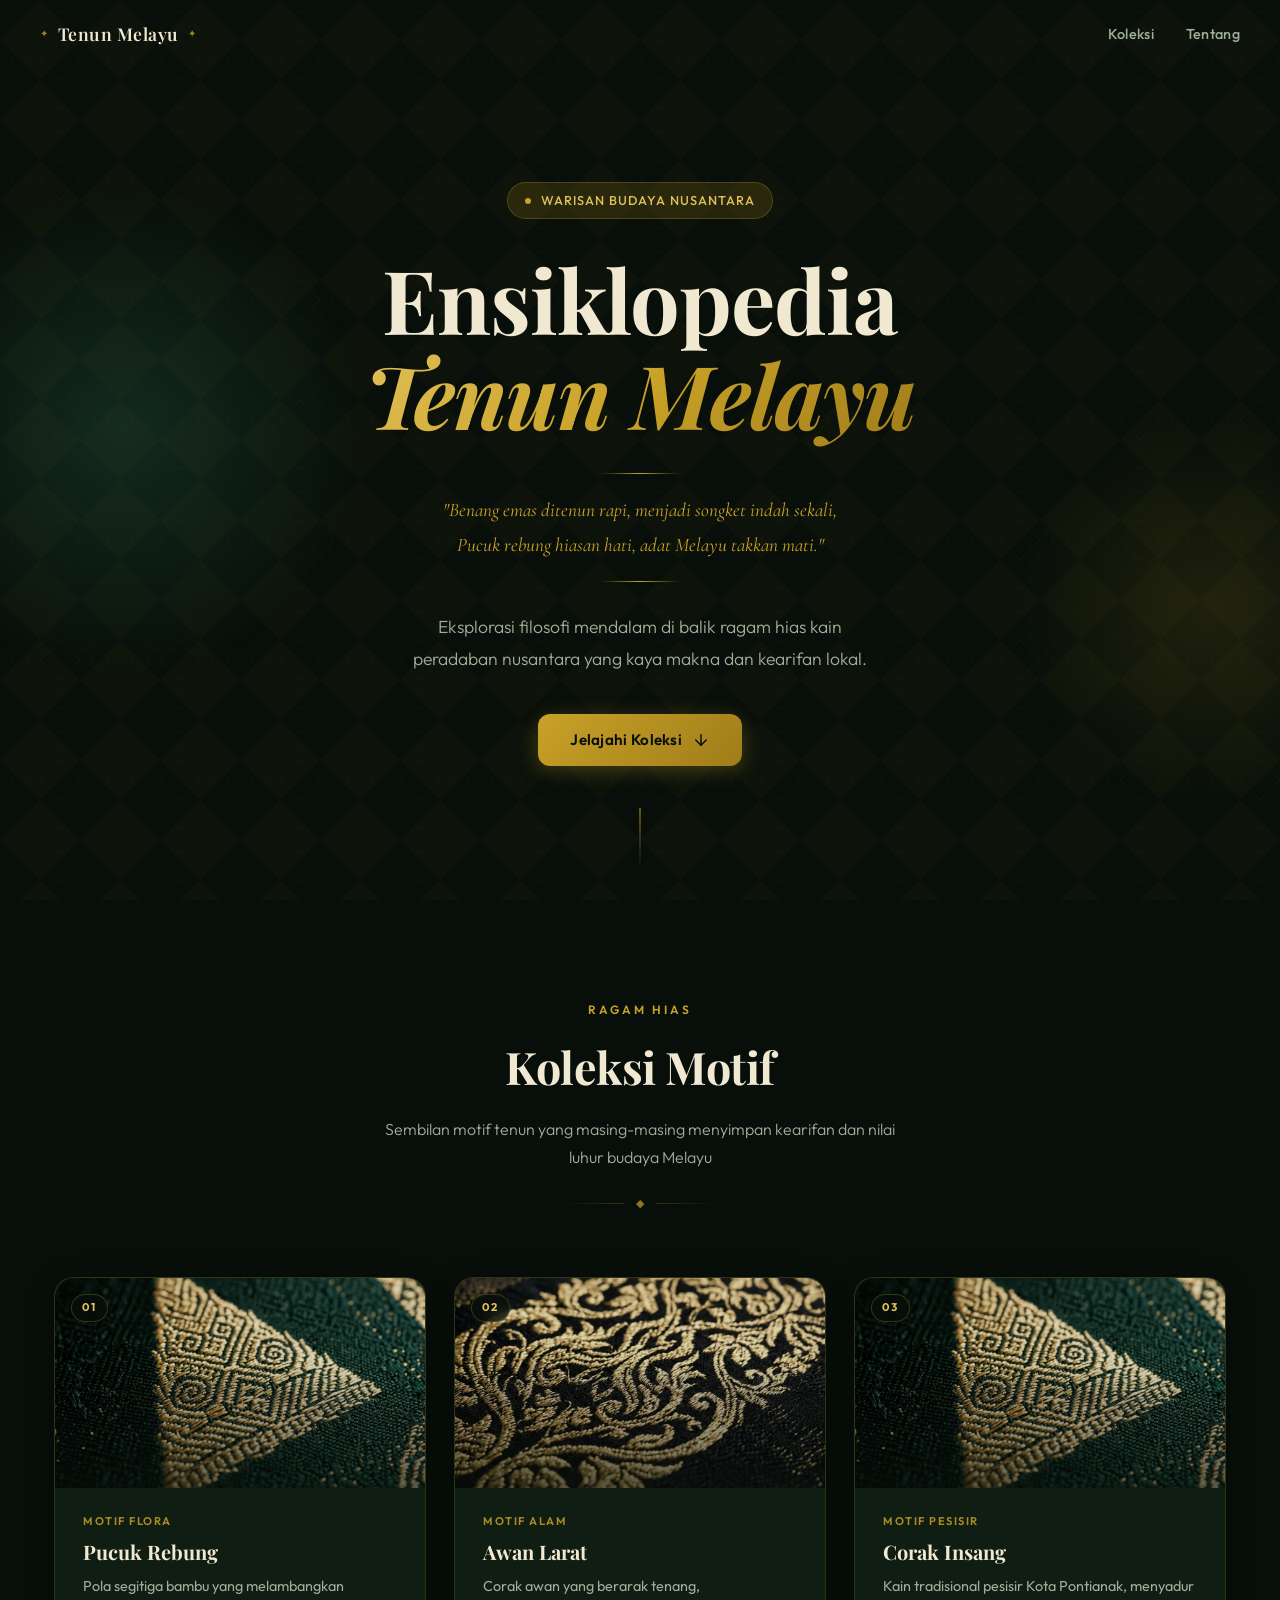
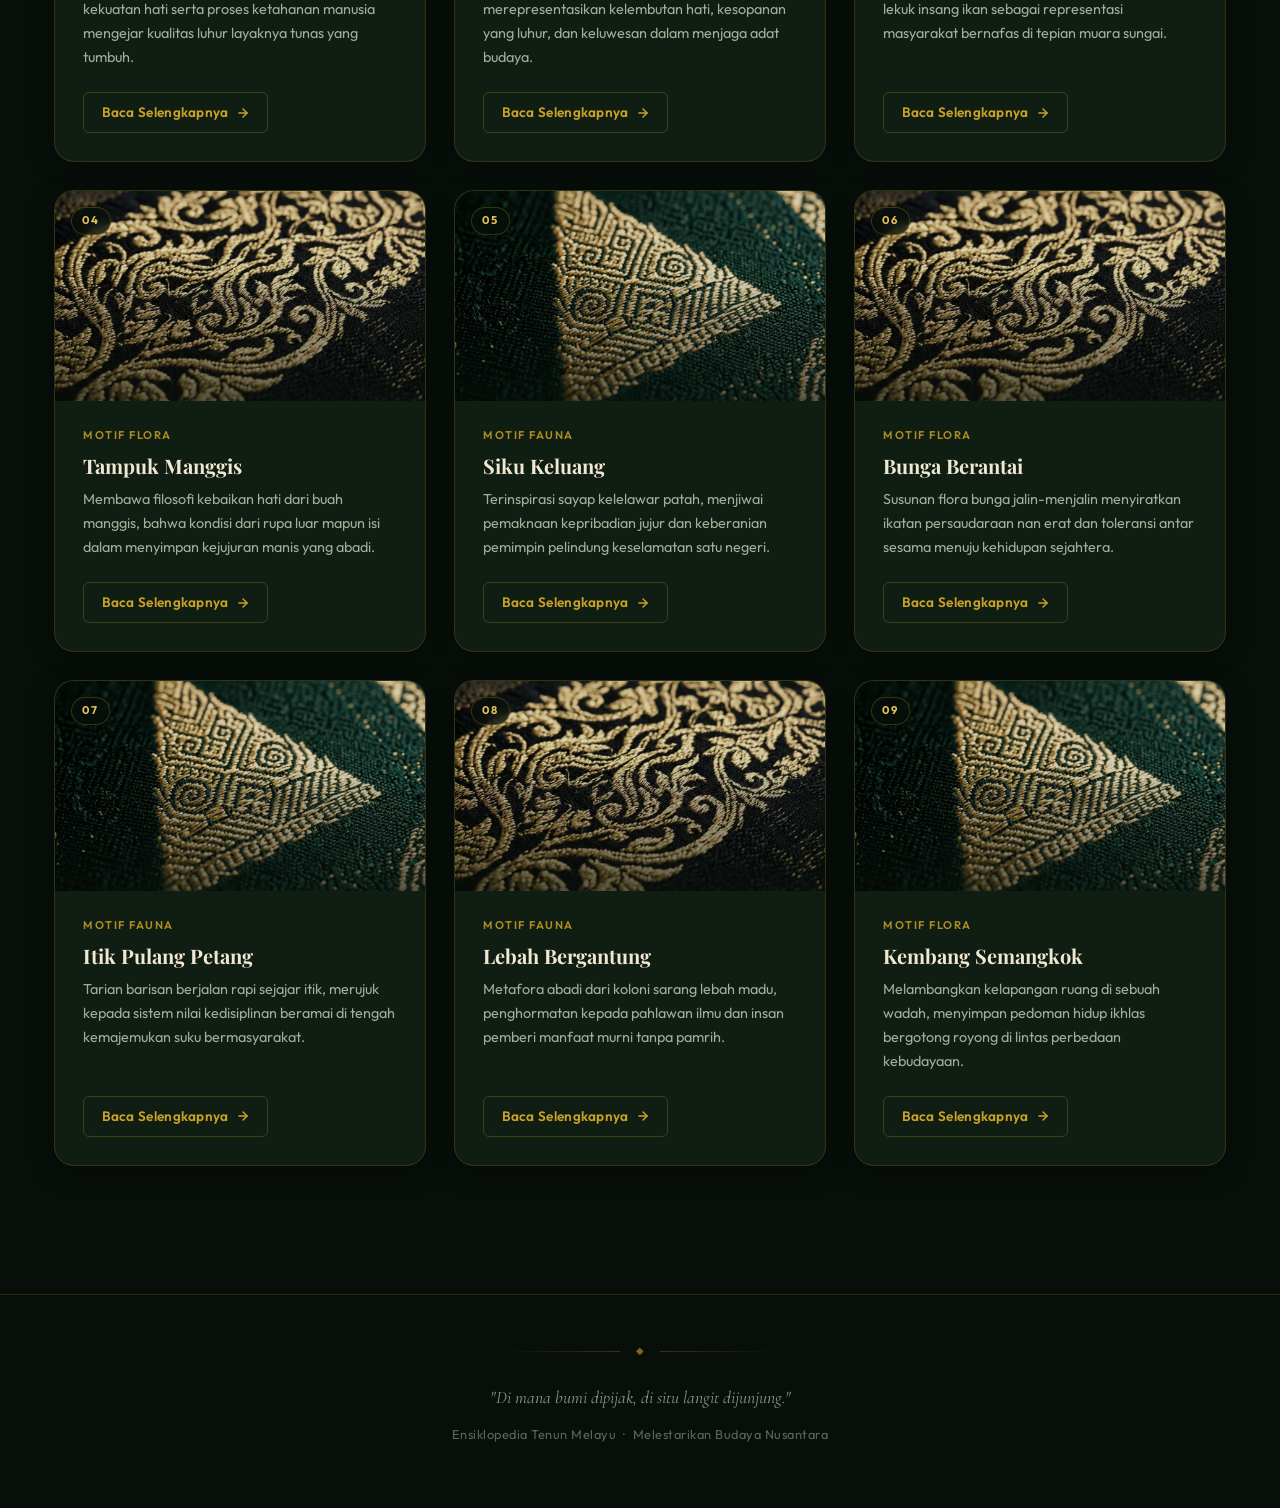
==== index.html @ ba5872a0 "First commit: Redesigned modern Malay Encyclopedia" ====
<!DOCTYPE html>
<html lang="id">

<head>
    <meta charset="UTF-8">
    <meta name="viewport" content="width=device-width, initial-scale=1.0">
    <meta name="description"
        content="Ensiklopedia Digital Motif Tenun Melayu — Jelajahi warisan budaya leluhur dan temukan filosofi mendalam di setiap helai kain tradisional nusantara.">
    <title>Ensiklopedia Tenun Melayu | Beranda</title>
    <link rel="stylesheet" href="style.css">
    <link rel="preconnect" href="https://fonts.googleapis.com">
    <link rel="preconnect" href="https://fonts.gstatic.com" crossorigin>
    <link href="https://fonts.googleapis.com/css2?family=Outfit:wght@300;400;500;600;700&family=Playfair+Display:ital,wght@0,500;0,600;0,700;1,500;1,600&family=Cormorant+Garamond:ital,wght@1,400;1,500&display=swap" rel="stylesheet">
</head>

<body>

    <!-- NAVBAR -->
    <nav class="navbar" id="navbar">
        <div class="nav-inner">
            <a href="index.html" class="nav-brand">
                <span class="nav-ornament">✦</span>
                <span class="nav-title">Tenun Melayu</span>
                <span class="nav-ornament">✦</span>
            </a>
            <div class="nav-links">
                <a href="#koleksi" class="nav-link">Koleksi</a>
                <a href="#tentang" class="nav-link">Tentang</a>
            </div>
        </div>
    </nav>

    <!-- HERO SECTION -->
    <header class="hero" id="beranda">
        <div class="hero-pattern"></div>
        <div class="hero-glow-left"></div>
        <div class="hero-glow-right"></div>

        <div class="hero-content">
            <div class="hero-badge reveal">
                <span class="badge-dot"></span>
                Warisan Budaya Nusantara
            </div>

            <h1 class="hero-title reveal">
                Ensiklopedia<br>
                <em>Tenun Melayu</em>
            </h1>

            <blockquote class="hero-quote reveal">
                "Benang emas ditenun rapi, menjadi songket indah sekali,<br>
                Pucuk rebung hiasan hati, adat Melayu takkan mati."
            </blockquote>

            <p class="hero-subtitle reveal">
                Eksplorasi filosofi mendalam di balik ragam hias kain<br class="hide-mobile">
                peradaban nusantara yang kaya makna dan kearifan lokal.
            </p>

            <a href="#koleksi" class="hero-cta reveal" id="cta-explore">
                Jelajahi Koleksi
                <svg xmlns="http://www.w3.org/2000/svg" width="18" height="18" viewBox="0 0 24 24" fill="none" stroke="currentColor" stroke-width="2" stroke-linecap="round" stroke-linejoin="round"><line x1="12" y1="5" x2="12" y2="19"></line><polyline points="19 12 12 19 5 12"></polyline></svg>
            </a>
        </div>

        <div class="hero-scroll-indicator">
            <div class="scroll-line"></div>
        </div>
    </header>

    <!-- KOLEKSI SECTION -->
    <main id="koleksi">
        <div class="section-header reveal">
            <div class="section-label">Ragam Hias</div>
            <h2 class="section-title">Koleksi Motif</h2>
            <p class="section-subtitle">Sembilan motif tenun yang masing-masing menyimpan kearifan dan nilai luhur budaya Melayu</p>
            <div class="section-divider">
                <span class="divider-ornament">◆</span>
            </div>
        </div>

        <div class="grid-container">

            <!-- Card 1 -->
            <article class="card reveal" id="card-pucuk-rebung">
                <div class="card-number">01</div>
                <div class="card-image">
                    <img src="assets/pucuk-rebung.png" alt="Motif Pucuk Rebung">
                    <div class="card-image-overlay"></div>
                </div>
                <div class="card-content">
                    <div class="card-tag">Motif Flora</div>
                    <h2 class="card-title">Pucuk Rebung</h2>
                    <p class="card-description">Pola segitiga bambu yang melambangkan kekuatan hati serta proses ketahanan manusia mengejar kualitas luhur layaknya tunas yang tumbuh.</p>
                    <a href="pucuk-rebung.html" class="card-button" id="btn-pucuk-rebung">
                        Baca Selengkapnya
                        <svg xmlns="http://www.w3.org/2000/svg" width="14" height="14" viewBox="0 0 24 24" fill="none" stroke="currentColor" stroke-width="2.5" stroke-linecap="round" stroke-linejoin="round"><line x1="5" y1="12" x2="19" y2="12"></line><polyline points="12 5 19 12 12 19"></polyline></svg>
                    </a>
                </div>
            </article>

            <!-- Card 2 -->
            <article class="card reveal" id="card-awan-larat">
                <div class="card-number">02</div>
                <div class="card-image">
                    <img src="assets/awan-larat.png" alt="Motif Awan Larat">
                    <div class="card-image-overlay"></div>
                </div>
                <div class="card-content">
                    <div class="card-tag">Motif Alam</div>
                    <h2 class="card-title">Awan Larat</h2>
                    <p class="card-description">Corak awan yang berarak tenang, merepresentasikan kelembutan hati, kesopanan yang luhur, dan keluwesan dalam menjaga adat budaya.</p>
                    <a href="awan-larat.html" class="card-button" id="btn-awan-larat">
                        Baca Selengkapnya
                        <svg xmlns="http://www.w3.org/2000/svg" width="14" height="14" viewBox="0 0 24 24" fill="none" stroke="currentColor" stroke-width="2.5" stroke-linecap="round" stroke-linejoin="round"><line x1="5" y1="12" x2="19" y2="12"></line><polyline points="12 5 19 12 12 19"></polyline></svg>
                    </a>
                </div>
            </article>

            <!-- Card 3 -->
            <article class="card reveal" id="card-corak-insang">
                <div class="card-number">03</div>
                <div class="card-image">
                    <img src="assets/pucuk-rebung.png" alt="Motif Corak Insang">
                    <div class="card-image-overlay"></div>
                </div>
                <div class="card-content">
                    <div class="card-tag">Motif Pesisir</div>
                    <h2 class="card-title">Corak Insang</h2>
                    <p class="card-description">Kain tradisional pesisir Kota Pontianak, menyadur lekuk insang ikan sebagai representasi masyarakat bernafas di tepian muara sungai.</p>
                    <a href="corak-insang.html" class="card-button" id="btn-corak-insang">
                        Baca Selengkapnya
                        <svg xmlns="http://www.w3.org/2000/svg" width="14" height="14" viewBox="0 0 24 24" fill="none" stroke="currentColor" stroke-width="2.5" stroke-linecap="round" stroke-linejoin="round"><line x1="5" y1="12" x2="19" y2="12"></line><polyline points="12 5 19 12 12 19"></polyline></svg>
                    </a>
                </div>
            </article>

            <!-- Card 4 -->
            <article class="card reveal" id="card-tampuk-manggis">
                <div class="card-number">04</div>
                <div class="card-image">
                    <img src="assets/awan-larat.png" alt="Motif Tampuk Manggis">
                    <div class="card-image-overlay"></div>
                </div>
                <div class="card-content">
                    <div class="card-tag">Motif Flora</div>
                    <h2 class="card-title">Tampuk Manggis</h2>
                    <p class="card-description">Membawa filosofi kebaikan hati dari buah manggis, bahwa kondisi dari rupa luar mapun isi dalam menyimpan kejujuran manis yang abadi.</p>
                    <a href="#" class="card-button" id="btn-tampuk-manggis">
                        Baca Selengkapnya
                        <svg xmlns="http://www.w3.org/2000/svg" width="14" height="14" viewBox="0 0 24 24" fill="none" stroke="currentColor" stroke-width="2.5" stroke-linecap="round" stroke-linejoin="round"><line x1="5" y1="12" x2="19" y2="12"></line><polyline points="12 5 19 12 12 19"></polyline></svg>
                    </a>
                </div>
            </article>

            <!-- Card 5 -->
            <article class="card reveal" id="card-siku-keluang">
                <div class="card-number">05</div>
                <div class="card-image">
                    <img src="assets/pucuk-rebung.png" alt="Motif Siku Keluang">
                    <div class="card-image-overlay"></div>
                </div>
                <div class="card-content">
                    <div class="card-tag">Motif Fauna</div>
                    <h2 class="card-title">Siku Keluang</h2>
                    <p class="card-description">Terinspirasi sayap kelelawar patah, menjiwai pemaknaan kepribadian jujur dan keberanian pemimpin pelindung keselamatan satu negeri.</p>
                    <a href="#" class="card-button" id="btn-siku-keluang">
                        Baca Selengkapnya
                        <svg xmlns="http://www.w3.org/2000/svg" width="14" height="14" viewBox="0 0 24 24" fill="none" stroke="currentColor" stroke-width="2.5" stroke-linecap="round" stroke-linejoin="round"><line x1="5" y1="12" x2="19" y2="12"></line><polyline points="12 5 19 12 12 19"></polyline></svg>
                    </a>
                </div>
            </article>

            <!-- Card 6 -->
            <article class="card reveal" id="card-bunga-berantai">
                <div class="card-number">06</div>
                <div class="card-image">
                    <img src="assets/awan-larat.png" alt="Motif Bunga Berantai">
                    <div class="card-image-overlay"></div>
                </div>
                <div class="card-content">
                    <div class="card-tag">Motif Flora</div>
                    <h2 class="card-title">Bunga Berantai</h2>
                    <p class="card-description">Susunan flora bunga jalin-menjalin menyiratkan ikatan persaudaraan nan erat dan toleransi antar sesama menuju kehidupan sejahtera.</p>
                    <a href="#" class="card-button" id="btn-bunga-berantai">
                        Baca Selengkapnya
                        <svg xmlns="http://www.w3.org/2000/svg" width="14" height="14" viewBox="0 0 24 24" fill="none" stroke="currentColor" stroke-width="2.5" stroke-linecap="round" stroke-linejoin="round"><line x1="5" y1="12" x2="19" y2="12"></line><polyline points="12 5 19 12 12 19"></polyline></svg>
                    </a>
                </div>
            </article>

            <!-- Card 7 -->
            <article class="card reveal" id="card-itik-pulang-petang">
                <div class="card-number">07</div>
                <div class="card-image">
                    <img src="assets/pucuk-rebung.png" alt="Motif Itik Pulang Petang">
                    <div class="card-image-overlay"></div>
                </div>
                <div class="card-content">
                    <div class="card-tag">Motif Fauna</div>
                    <h2 class="card-title">Itik Pulang Petang</h2>
                    <p class="card-description">Tarian barisan berjalan rapi sejajar itik, merujuk kepada sistem nilai kedisiplinan beramai di tengah kemajemukan suku bermasyarakat.</p>
                    <a href="#" class="card-button" id="btn-itik-pulang-petang">
                        Baca Selengkapnya
                        <svg xmlns="http://www.w3.org/2000/svg" width="14" height="14" viewBox="0 0 24 24" fill="none" stroke="currentColor" stroke-width="2.5" stroke-linecap="round" stroke-linejoin="round"><line x1="5" y1="12" x2="19" y2="12"></line><polyline points="12 5 19 12 12 19"></polyline></svg>
                    </a>
                </div>
            </article>

            <!-- Card 8 -->
            <article class="card reveal" id="card-lebah-bergantung">
                <div class="card-number">08</div>
                <div class="card-image">
                    <img src="assets/awan-larat.png" alt="Motif Lebah Bergantung">
                    <div class="card-image-overlay"></div>
                </div>
                <div class="card-content">
                    <div class="card-tag">Motif Fauna</div>
                    <h2 class="card-title">Lebah Bergantung</h2>
                    <p class="card-description">Metafora abadi dari koloni sarang lebah madu, penghormatan kepada pahlawan ilmu dan insan pemberi manfaat murni tanpa pamrih.</p>
                    <a href="#" class="card-button" id="btn-lebah-bergantung">
                        Baca Selengkapnya
                        <svg xmlns="http://www.w3.org/2000/svg" width="14" height="14" viewBox="0 0 24 24" fill="none" stroke="currentColor" stroke-width="2.5" stroke-linecap="round" stroke-linejoin="round"><line x1="5" y1="12" x2="19" y2="12"></line><polyline points="12 5 19 12 12 19"></polyline></svg>
                    </a>
                </div>
            </article>

            <!-- Card 9 -->
            <article class="card reveal" id="card-kembang-semangkok">
                <div class="card-number">09</div>
                <div class="card-image">
                    <img src="assets/pucuk-rebung.png" alt="Motif Kembang Semangkok">
                    <div class="card-image-overlay"></div>
                </div>
                <div class="card-content">
                    <div class="card-tag">Motif Flora</div>
                    <h2 class="card-title">Kembang Semangkok</h2>
                    <p class="card-description">Melambangkan kelapangan ruang di sebuah wadah, menyimpan pedoman hidup ikhlas bergotong royong di lintas perbedaan kebudayaan.</p>
                    <a href="#" class="card-button" id="btn-kembang-semangkok">
                        Baca Selengkapnya
                        <svg xmlns="http://www.w3.org/2000/svg" width="14" height="14" viewBox="0 0 24 24" fill="none" stroke="currentColor" stroke-width="2.5" stroke-linecap="round" stroke-linejoin="round"><line x1="5" y1="12" x2="19" y2="12"></line><polyline points="12 5 19 12 12 19"></polyline></svg>
                    </a>
                </div>
            </article>

        </div>
    </main>

    <!-- FOOTER -->
    <footer class="footer" id="tentang">
        <div class="footer-ornament-line">
            <div class="footer-diamond">◆</div>
        </div>
        <p class="footer-tagline">
            "Di mana bumi dipijak, di situ langit dijunjung."
        </p>
        <p class="footer-copy">
            Ensiklopedia Tenun Melayu &nbsp;·&nbsp; Melestarikan Budaya Nusantara
        </p>
    </footer>

    <script>
        // Navbar scroll effect
        const navbar = document.getElementById('navbar');
        window.addEventListener('scroll', () => {
            if (window.scrollY > 60) {
                navbar.classList.add('scrolled');
            } else {
                navbar.classList.remove('scrolled');
            }
        });

        // Scroll reveal animation
        const revealElements = document.querySelectorAll('.reveal');
        const observer = new IntersectionObserver((entries) => {
            entries.forEach((entry, index) => {
                if (entry.isIntersecting) {
                    // Stagger animation for cards
                    const delay = entry.target.closest('.card')
                        ? (Array.from(document.querySelectorAll('.card')).indexOf(entry.target.closest('.card')) % 3) * 100
                        : 0;
                    setTimeout(() => {
                        entry.target.classList.add('revealed');
                    }, delay);
                    observer.unobserve(entry.target);
                }
            });
        }, { threshold: 0.12 });

        revealElements.forEach(el => observer.observe(el));

        // Smooth scroll for anchor links
        document.querySelectorAll('a[href^="#"]').forEach(anchor => {
            anchor.addEventListener('click', function (e) {
                e.preventDefault();
                const target = document.querySelector(this.getAttribute('href'));
                if (target) {
                    target.scrollIntoView({ behavior: 'smooth' });
                }
            });
        });
    </script>

</body>
</html>
---- style.css ----
@import url('https://fonts.googleapis.com/css2?family=Outfit:wght@300;400;500;600;700&family=Playfair+Display:ital,wght@0,500;0,600;0,700;1,500;1,600&family=Cormorant+Garamond:ital,wght@1,400;1,500&display=swap');

/* ============================================================
   DESIGN TOKENS
   ============================================================ */
:root {
    /* Backgrounds */
    --bg-primary:    #080F0A;
    --bg-secondary:  #0D1A10;
    --bg-card:       rgba(18, 32, 22, 0.85);
    --bg-navbar:     rgba(8, 15, 10, 0.75);

    /* Text */
    --text-primary:   #F0E8D0;   /* Warm cream — seperti sutera mentah */
    --text-secondary: #9FAF99;
    --text-muted:     #596660;

    /* Malay Royal Palette */
    --gold:           #C9A227;
    --gold-light:     #E2C05A;
    --gold-dim:       rgba(201, 162, 39, 0.15);
    --gold-border:    rgba(201, 162, 39, 0.25);
    --gold-border-hover: rgba(201, 162, 39, 0.65);
    --green-deep:     #0A1810;
    --green-mid:      #1B3B28;
    --green-accent:   #2D6A4F;

    /* UI */
    --border-color:  rgba(201, 162, 39, 0.18);
    --card-shadow:   0 4px 24px rgba(0, 0, 0, 0.45);
    --card-shadow-hover: 0 16px 48px rgba(0, 0, 0, 0.6), 0 0 0 1px rgba(201, 162, 39, 0.3);

    /* Radius */
    --radius-sm: 6px;
    --radius-md: 12px;
    --radius-lg: 20px;

    /* Transitions */
    --transition-base: 0.3s cubic-bezier(0.4, 0, 0.2, 1);
    --transition-slow: 0.6s cubic-bezier(0.4, 0, 0.2, 1);
}

/* ============================================================
   RESET & BASE
   ============================================================ */
*, *::before, *::after {
    margin: 0;
    padding: 0;
    box-sizing: border-box;
}

html {
    scroll-behavior: smooth;
}

body {
    background-color: var(--bg-primary);
    color: var(--text-primary);
    font-family: 'Outfit', sans-serif;
    line-height: 1.6;
    min-height: 100vh;
    overflow-x: hidden;
}

/* Subtle background texture */
body::before {
    content: '';
    position: fixed;
    inset: 0;
    background-image:
        url("data:image/svg+xml,%3Csvg width='80' height='80' viewBox='0 0 80 80' xmlns='http://www.w3.org/2000/svg'%3E%3Cg fill='%23C9A227' fill-opacity='0.03' fill-rule='evenodd'%3E%3Cpath d='M40 0L80 40L40 80L0 40z'/%3E%3C/g%3E%3C/svg%3E");
    background-size: 80px 80px;
    pointer-events: none;
    z-index: 0;
}

/* ============================================================
   SCROLL REVEAL
   ============================================================ */
.reveal {
    opacity: 0;
    transform: translateY(32px);
    transition: opacity 0.7s cubic-bezier(0.25, 0.46, 0.45, 0.94),
                transform 0.7s cubic-bezier(0.25, 0.46, 0.45, 0.94);
}

.reveal.revealed {
    opacity: 1;
    transform: translateY(0);
}

/* ============================================================
   NAVBAR
   ============================================================ */
.navbar {
    position: fixed;
    top: 0;
    left: 0;
    right: 0;
    z-index: 100;
    padding: 1.25rem 2rem;
    transition: background var(--transition-base), box-shadow var(--transition-base), padding var(--transition-base);
}

.navbar.scrolled {
    background: var(--bg-navbar);
    backdrop-filter: blur(16px);
    -webkit-backdrop-filter: blur(16px);
    box-shadow: 0 1px 0 var(--border-color);
    padding: 0.85rem 2rem;
}

.nav-inner {
    max-width: 1200px;
    margin: 0 auto;
    display: flex;
    align-items: center;
    justify-content: space-between;
}

.nav-brand {
    display: flex;
    align-items: center;
    gap: 0.6rem;
    text-decoration: none;
    color: var(--text-primary);
    transition: color var(--transition-base);
}

.nav-brand:hover {
    color: var(--gold-light);
}

.nav-title {
    font-family: 'Playfair Display', serif;
    font-size: 1.1rem;
    font-weight: 600;
    letter-spacing: 0.5px;
}

.nav-ornament {
    color: var(--gold);
    font-size: 0.6rem;
    opacity: 0.8;
}

.nav-links {
    display: flex;
    align-items: center;
    gap: 2rem;
}

.nav-link {
    color: var(--text-secondary);
    text-decoration: none;
    font-size: 0.9rem;
    font-weight: 500;
    letter-spacing: 0.3px;
    transition: color var(--transition-base);
    position: relative;
}

.nav-link::after {
    content: '';
    position: absolute;
    bottom: -4px;
    left: 0;
    width: 0;
    height: 1px;
    background: var(--gold);
    transition: width var(--transition-base);
}

.nav-link:hover {
    color: var(--gold-light);
}

.nav-link:hover::after {
    width: 100%;
}

/* ============================================================
   HERO SECTION
   ============================================================ */
.hero {
    position: relative;
    min-height: 100vh;
    display: flex;
    flex-direction: column;
    align-items: center;
    justify-content: center;
    text-align: center;
    padding: 8rem 2rem 5rem;
    overflow: hidden;
}

/* Radial glow accents */
.hero-glow-left {
    position: absolute;
    top: 20%;
    left: -10%;
    width: 500px;
    height: 500px;
    background: radial-gradient(circle, rgba(45, 106, 79, 0.3) 0%, transparent 70%);
    pointer-events: none;
    animation: glowPulse 8s ease-in-out infinite alternate;
}

.hero-glow-right {
    position: absolute;
    bottom: 10%;
    right: -10%;
    width: 400px;
    height: 400px;
    background: radial-gradient(circle, rgba(201, 162, 39, 0.12) 0%, transparent 70%);
    pointer-events: none;
    animation: glowPulse 10s ease-in-out infinite alternate-reverse;
}

@keyframes glowPulse {
    from { opacity: 0.6; transform: scale(1); }
    to   { opacity: 1;   transform: scale(1.15); }
}

/* Decorative songket-inspired pattern overlay */
.hero-pattern {
    position: absolute;
    inset: 0;
    background-image:
        url("data:image/svg+xml,%3Csvg width='120' height='120' viewBox='0 0 120 120' xmlns='http://www.w3.org/2000/svg'%3E%3Cg fill='none' stroke='%23C9A227' stroke-opacity='0.07' stroke-width='1'%3E%3Cpath d='M60 10L110 60L60 110L10 60z'/%3E%3Cpath d='M60 25L95 60L60 95L25 60z'/%3E%3Cpath d='M60 40L80 60L60 80L40 60z'/%3E%3C/g%3E%3C/svg%3E");
    background-size: 120px 120px;
    opacity: 0.6;
    pointer-events: none;
}

.hero-content {
    position: relative;
    z-index: 1;
    max-width: 780px;
}

/* Badge */
.hero-badge {
    display: inline-flex;
    align-items: center;
    gap: 0.6rem;
    background: var(--gold-dim);
    border: 1px solid var(--gold-border);
    border-radius: 100px;
    padding: 0.45rem 1.1rem;
    font-size: 0.8rem;
    font-weight: 500;
    letter-spacing: 1px;
    text-transform: uppercase;
    color: var(--gold-light);
    margin-bottom: 2rem;
}

.badge-dot {
    width: 6px;
    height: 6px;
    border-radius: 50%;
    background: var(--gold);
    animation: blink 2s ease-in-out infinite;
}

@keyframes blink {
    0%, 100% { opacity: 1; }
    50%       { opacity: 0.3; }
}

/* Main title */
.hero-title {
    font-family: 'Playfair Display', serif;
    font-size: clamp(3rem, 8vw, 5.5rem);
    font-weight: 700;
    line-height: 1.08;
    letter-spacing: -1px;
    color: var(--text-primary);
    margin-bottom: 2rem;
}

.hero-title em {
    font-style: italic;
    background: linear-gradient(135deg, var(--gold-light) 0%, var(--gold) 50%, #a07c1a 100%);
    -webkit-background-clip: text;
    -webkit-text-fill-color: transparent;
    background-clip: text;
}

/* Pantun / Quote */
.hero-quote {
    font-family: 'Cormorant Garamond', serif;
    font-size: clamp(1rem, 2.2vw, 1.2rem);
    font-style: italic;
    color: var(--gold);
    opacity: 0.85;
    line-height: 1.8;
    border: none;
    padding: 1.25rem 2rem;
    margin: 0 auto 1.8rem;
    max-width: 640px;
    position: relative;
}

.hero-quote::before,
.hero-quote::after {
    content: '';
    position: absolute;
    left: 50%;
    transform: translateX(-50%);
    height: 1px;
    width: 80px;
    background: linear-gradient(90deg, transparent, var(--gold), transparent);
}

.hero-quote::before { top: 0; }
.hero-quote::after  { bottom: 0; }

/* Subtitle */
.hero-subtitle {
    font-size: clamp(0.95rem, 2vw, 1.1rem);
    color: var(--text-secondary);
    font-weight: 300;
    line-height: 1.8;
    margin-bottom: 2.5rem;
}

/* CTA Button */
.hero-cta {
    display: inline-flex;
    align-items: center;
    gap: 0.6rem;
    background: linear-gradient(135deg, var(--gold) 0%, #a07c1a 100%);
    color: #080F0A;
    text-decoration: none;
    font-weight: 600;
    font-size: 0.95rem;
    padding: 0.85rem 2rem;
    border-radius: var(--radius-md);
    transition: all var(--transition-base);
    letter-spacing: 0.3px;
    box-shadow: 0 4px 20px rgba(201, 162, 39, 0.3);
}

.hero-cta:hover {
    transform: translateY(-3px);
    box-shadow: 0 8px 32px rgba(201, 162, 39, 0.45);
    filter: brightness(1.1);
}

.hero-cta svg {
    transition: transform var(--transition-base);
}

.hero-cta:hover svg {
    transform: translateY(3px);
}

/* Scroll indicator */
.hero-scroll-indicator {
    position: absolute;
    bottom: 2rem;
    left: 50%;
    transform: translateX(-50%);
    display: flex;
    flex-direction: column;
    align-items: center;
}

.scroll-line {
    width: 1px;
    height: 60px;
    background: linear-gradient(to bottom, var(--gold), transparent);
    animation: scrollDrop 2s ease-in-out infinite;
}

@keyframes scrollDrop {
    0%   { opacity: 0; transform: scaleY(0); transform-origin: top; }
    50%  { opacity: 1; transform: scaleY(1); transform-origin: top; }
    100% { opacity: 0; transform: scaleY(1); transform-origin: bottom; }
}

/* ============================================================
   COLLECTION SECTION
   ============================================================ */
main {
    position: relative;
    z-index: 1;
    max-width: 1220px;
    margin: 0 auto;
    padding: 6rem 1.5rem 8rem;
}

/* Section Header */
.section-header {
    text-align: center;
    margin-bottom: 4rem;
}

.section-label {
    display: inline-block;
    font-size: 0.75rem;
    font-weight: 600;
    letter-spacing: 3px;
    text-transform: uppercase;
    color: var(--gold);
    margin-bottom: 0.75rem;
}

.section-title {
    font-family: 'Playfair Display', serif;
    font-size: clamp(2rem, 4vw, 2.8rem);
    font-weight: 700;
    color: var(--text-primary);
    margin-bottom: 0.85rem;
    letter-spacing: -0.5px;
}

.section-subtitle {
    font-size: 1rem;
    color: var(--text-secondary);
    font-weight: 300;
    max-width: 520px;
    margin: 0 auto;
    line-height: 1.7;
}

.section-divider {
    margin-top: 1.5rem;
    display: flex;
    align-items: center;
    justify-content: center;
    gap: 0.75rem;
}

.section-divider::before,
.section-divider::after {
    content: '';
    width: 60px;
    height: 1px;
    background: linear-gradient(90deg, transparent, var(--gold-border));
}

.section-divider::after {
    background: linear-gradient(90deg, var(--gold-border), transparent);
}

.divider-ornament {
    color: var(--gold);
    font-size: 0.7rem;
    opacity: 0.7;
}

/* ============================================================
   GRID & CARDS
   ============================================================ */
.grid-container {
    display: grid;
    grid-template-columns: repeat(3, 1fr);
    gap: 1.75rem;
}

.card {
    position: relative;
    background: var(--bg-card);
    border: 1px solid var(--border-color);
    border-radius: var(--radius-lg);
    overflow: hidden;
    display: flex;
    flex-direction: column;
    backdrop-filter: blur(10px);
    -webkit-backdrop-filter: blur(10px);
    box-shadow: var(--card-shadow);
    transition: transform var(--transition-base),
                box-shadow var(--transition-base),
                border-color var(--transition-base);
    cursor: pointer;
}

.card:hover {
    transform: translateY(-8px);
    box-shadow: var(--card-shadow-hover);
    border-color: var(--gold-border-hover);
}

/* Card number badge */
.card-number {
    position: absolute;
    top: 1rem;
    left: 1rem;
    z-index: 2;
    font-size: 0.7rem;
    font-weight: 700;
    letter-spacing: 1.5px;
    color: var(--gold-light);
    background: rgba(8, 15, 10, 0.7);
    border: 1px solid var(--gold-border);
    border-radius: 100px;
    padding: 0.25rem 0.65rem;
    backdrop-filter: blur(6px);
}

/* Card image */
.card-image {
    width: 100%;
    height: 210px;
    overflow: hidden;
    position: relative;
}

.card-image img {
    width: 100%;
    height: 100%;
    object-fit: cover;
    transition: transform 0.7s cubic-bezier(0.25, 0.46, 0.45, 0.94);
    filter: brightness(0.85) saturate(0.9);
}

.card:hover .card-image img {
    transform: scale(1.07);
    filter: brightness(0.95) saturate(1.05);
}

.card-image-overlay {
    position: absolute;
    inset: 0;
    background: linear-gradient(
        to bottom,
        transparent 40%,
        rgba(8, 15, 10, 0.6) 100%
    );
    pointer-events: none;
}

/* Card content */
.card-content {
    padding: 1.6rem 1.75rem 1.75rem;
    display: flex;
    flex-direction: column;
    flex-grow: 1;
    gap: 0;
}

.card-tag {
    display: inline-block;
    font-size: 0.7rem;
    font-weight: 600;
    letter-spacing: 1.5px;
    text-transform: uppercase;
    color: var(--gold);
    margin-bottom: 0.5rem;
    opacity: 0.85;
}

.card-title {
    font-family: 'Playfair Display', serif;
    font-size: 1.25rem;
    font-weight: 700;
    color: var(--text-primary);
    line-height: 1.25;
    margin-bottom: 0.65rem;
    transition: color var(--transition-base);
}

.card:hover .card-title {
    color: var(--gold-light);
}

.card-description {
    color: var(--text-secondary);
    font-size: 0.9rem;
    line-height: 1.65;
    flex-grow: 1;
    margin-bottom: 1.4rem;
}

/* Card button */
.card-button {
    display: inline-flex;
    align-items: center;
    gap: 0.45rem;
    color: var(--gold);
    text-decoration: none;
    font-weight: 600;
    font-size: 0.85rem;
    letter-spacing: 0.3px;
    border: 1px solid var(--gold-border);
    border-radius: var(--radius-sm);
    padding: 0.55rem 1.1rem;
    transition: all var(--transition-base);
    align-self: flex-start;
    background: transparent;
}

.card-button svg {
    transition: transform var(--transition-base);
}

.card-button:hover {
    background: var(--gold-dim);
    border-color: var(--gold-border-hover);
    color: var(--gold-light);
}

.card-button:hover svg {
    transform: translateX(4px);
}

/* ============================================================
   FOOTER
   ============================================================ */
.footer {
    position: relative;
    z-index: 1;
    text-align: center;
    padding: 3rem 1.5rem 4rem;
    border-top: 1px solid var(--border-color);
}

.footer-ornament-line {
    display: flex;
    align-items: center;
    justify-content: center;
    gap: 1rem;
    margin-bottom: 1.5rem;
}

.footer-ornament-line::before,
.footer-ornament-line::after {
    content: '';
    flex: 1;
    max-width: 120px;
    height: 1px;
    background: linear-gradient(90deg, transparent, var(--gold-border));
}

.footer-ornament-line::after {
    background: linear-gradient(90deg, var(--gold-border), transparent);
}

.footer-diamond {
    color: var(--gold);
    font-size: 0.65rem;
    opacity: 0.6;
}

.footer-tagline {
    font-family: 'Cormorant Garamond', serif;
    font-style: italic;
    font-size: 1.1rem;
    color: var(--text-secondary);
    margin-bottom: 0.75rem;
    opacity: 0.85;
}

.footer-copy {
    font-size: 0.8rem;
    color: var(--text-muted);
    letter-spacing: 0.5px;
}

/* ============================================================
   UTILITY
   ============================================================ */
.hide-mobile { display: inline; }

/* ============================================================
   RESPONSIVE
   ============================================================ */
@media (max-width: 1024px) {
    .grid-container {
        grid-template-columns: repeat(2, 1fr);
    }
}

@media (max-width: 768px) {
    .nav-links { display: none; }

    .hero { padding: 7rem 1.5rem 4rem; }

    .hero-quote { padding: 1rem 1rem; }

    .hide-mobile { display: none; }

    main { padding: 4rem 1rem 5rem; }

    .grid-container {
        grid-template-columns: 1fr;
        gap: 1.25rem;
    }

    .card-image { height: 190px; }
}

@media (max-width: 480px) {
    .hero-title { letter-spacing: -0.5px; }
    .hero-badge { font-size: 0.72rem; letter-spacing: 0.7px; }
}

/* ============================================================
   DETAIL PAGES — HERO SECTION
   ============================================================ */

/* Full-width cinematic hero for detail pages */
.detail-hero {
    position: relative;
    width: 100%;
    height: 88vh;
    min-height: 480px;
    max-height: 680px;
    overflow: hidden;
}

.detail-hero-image {
    width: 100%;
    height: 100%;
    object-fit: cover;
    filter: brightness(0.45) saturate(0.8);
    transform: scale(1.04);
    transition: transform 8s ease;
}

.detail-hero:hover .detail-hero-image {
    transform: scale(1);
}

/* Gradient overlay — dark bottom fade */
.detail-hero-overlay {
    position: absolute;
    inset: 0;
    background:
        linear-gradient(to top,   rgba(8,15,10,1)    0%,
                                  rgba(8,15,10,0.6)  35%,
                                  rgba(8,15,10,0.15) 65%,
                                  rgba(8,15,10,0.4)  100%);
    display: flex;
    align-items: flex-end;
    justify-content: center;
    padding: 0 2rem 5rem;
}

/* Pattern overlay — subtle songket diamond texture */
.detail-hero-overlay::before {
    content: '';
    position: absolute;
    inset: 0;
    background-image:
        url("data:image/svg+xml,%3Csvg width='80' height='80' viewBox='0 0 80 80' xmlns='http://www.w3.org/2000/svg'%3E%3Cg fill='none' stroke='%23C9A227' stroke-opacity='0.06' stroke-width='1'%3E%3Cpath d='M40 5L75 40L40 75L5 40z'/%3E%3C/g%3E%3C/svg%3E");
    background-size: 80px 80px;
    pointer-events: none;
}

.detail-hero-content {
    position: relative;
    z-index: 1;
    text-align: center;
    max-width: 800px;
    width: 100%;
    animation: heroFadeUp 1s cubic-bezier(0.25, 0.46, 0.45, 0.94) both;
}

@keyframes heroFadeUp {
    from { opacity: 0; transform: translateY(28px); }
    to   { opacity: 1; transform: translateY(0); }
}

/* Kategori label di atas judul */
.detail-hero-tag {
    display: inline-block;
    font-size: 0.75rem;
    font-weight: 600;
    letter-spacing: 3px;
    text-transform: uppercase;
    color: var(--gold);
    margin-bottom: 1.1rem;
    opacity: 0.9;
}

/* Nama motif — besar, elegan, gold gradient */
.detail-hero-title {
    font-family: 'Playfair Display', serif;
    font-size: clamp(3.2rem, 9vw, 6.5rem);
    font-weight: 700;
    line-height: 1.05;
    letter-spacing: -2px;
    background: linear-gradient(
        160deg,
        var(--text-primary) 0%,
        var(--gold-light)   50%,
        var(--gold)         100%
    );
    -webkit-background-clip: text;
    -webkit-text-fill-color: transparent;
    background-clip: text;
    margin-bottom: 1rem;
}

/* Ornament garis atas & bawah nama motif */
.detail-hero-title-wrap {
    position: relative;
    display: inline-block;
}

/* Sub-label di bawah judul */
.detail-hero-sub {
    font-family: 'Cormorant Garamond', serif;
    font-style: italic;
    font-size: 1rem;
    color: var(--text-secondary);
    letter-spacing: 1px;
    opacity: 0.7;
}

/* Tombol Kembali — melayang di pojok kiri atas */
.detail-back-btn {
    position: absolute;
    top: 5.5rem;
    left: 2rem;
    z-index: 10;
    display: inline-flex;
    align-items: center;
    gap: 0.5rem;
    color: var(--text-primary);
    text-decoration: none;
    font-size: 0.85rem;
    font-weight: 500;
    padding: 0.55rem 1.1rem;
    border-radius: var(--radius-sm);
    background: rgba(8, 15, 10, 0.55);
    border: 1px solid var(--gold-border);
    backdrop-filter: blur(8px);
    -webkit-backdrop-filter: blur(8px);
    transition: all var(--transition-base);
    letter-spacing: 0.2px;
}

.detail-back-btn:hover {
    background: var(--gold-dim);
    border-color: var(--gold-border-hover);
    color: var(--gold-light);
    transform: translateX(-3px);
}

.detail-back-btn svg {
    transition: transform var(--transition-base);
}

.detail-back-btn:hover svg {
    transform: translateX(-3px);
}

/* ============================================================
   DETAIL PAGES — ARTICLE CONTENT
   ============================================================ */
.detail-wrapper {
    position: relative;
    z-index: 1;
    max-width: 900px;
    margin: 0 auto;
    padding: 3rem 1.5rem 6rem;
}

.detail-container {
    background: var(--bg-card);
    border: 1px solid var(--border-color);
    border-radius: var(--radius-lg);
    box-shadow: var(--card-shadow);
    overflow: hidden;
    backdrop-filter: blur(10px);
    -webkit-backdrop-filter: blur(10px);
}

.detail-content {
    padding: 3rem 3rem 3.5rem;
}

.detail-tag {
    display: inline-block;
    font-size: 0.72rem;
    font-weight: 600;
    letter-spacing: 2px;
    text-transform: uppercase;
    color: var(--gold);
    margin-bottom: 0.75rem;
    opacity: 0.85;
}

.detail-title {
    font-family: 'Playfair Display', serif;
    font-size: clamp(1.8rem, 4vw, 2.6rem);
    font-weight: 700;
    color: var(--text-primary);
    margin-bottom: 1.5rem;
    line-height: 1.2;
    letter-spacing: -0.5px;
}

.detail-divider {
    height: 1px;
    background: linear-gradient(90deg, var(--gold-border), transparent);
    margin-bottom: 2rem;
    width: 80px;
}

.detail-text {
    font-size: 1.05rem;
    color: var(--text-secondary);
    line-height: 1.9;
    margin-bottom: 1.5rem;
}

/* ============================================================
   DETAIL PAGES — RESPONSIVE
   ============================================================ */
@media (max-width: 768px) {
    .detail-hero        { height: 70vh; min-height: 380px; }
    .detail-hero-title  { font-size: clamp(2.5rem, 12vw, 4rem); letter-spacing: -1px; }
    .detail-hero-overlay { padding: 0 1.25rem 3.5rem; }
    .detail-back-btn    { top: 4.5rem; left: 1rem; font-size: 0.8rem; }

    .detail-wrapper     { padding: 2rem 1rem 4rem; }
    .detail-content     { padding: 2rem 1.5rem; }
    .detail-title       { font-size: 1.75rem; }
    .detail-text        { font-size: 1rem; }
}

@media (max-width: 480px) {
    .detail-hero-title  { font-size: clamp(2rem, 14vw, 3rem); }
    .detail-hero-tag    { letter-spacing: 2px; }
}
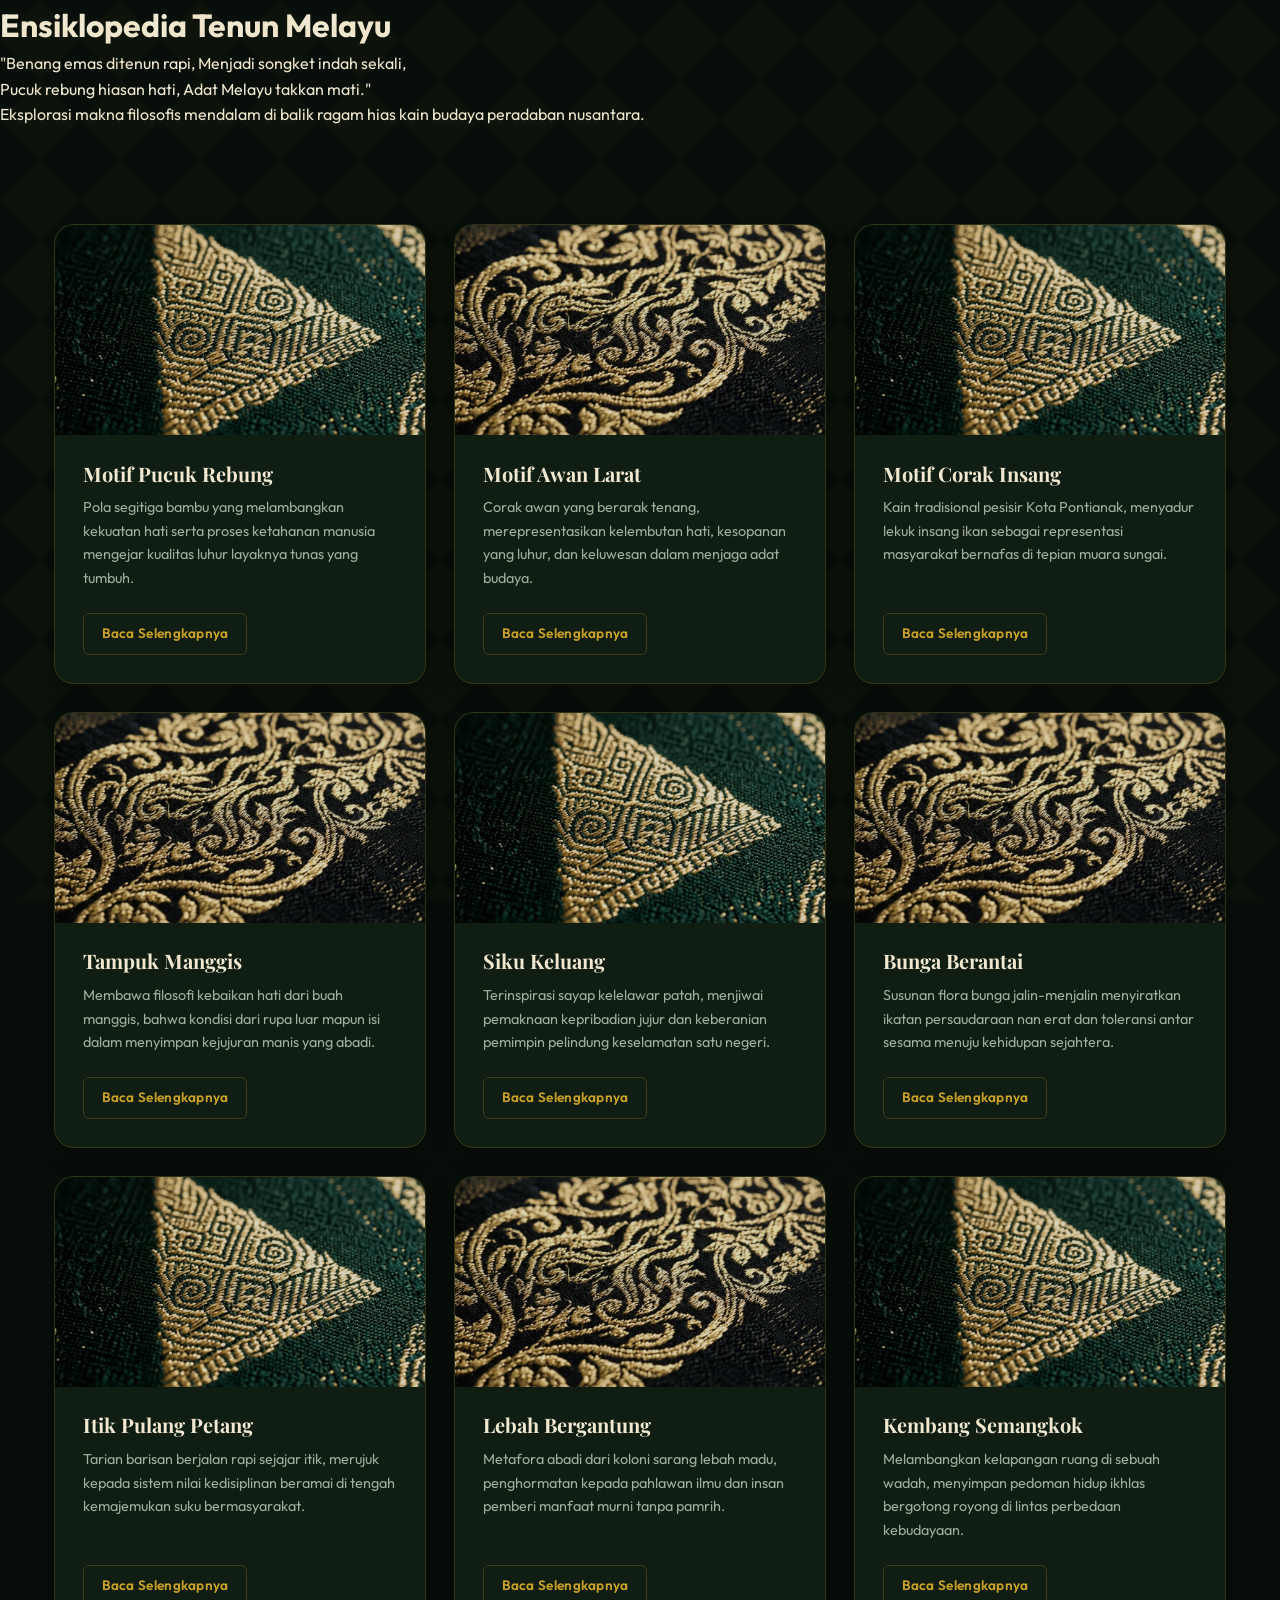
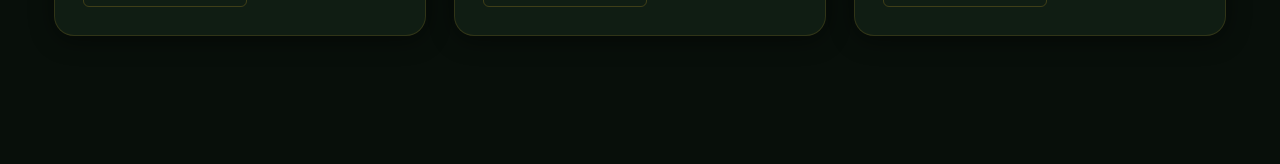
==== commit e3d89601: "Frist-commit" ====
--- a/index.html
+++ b/index.html
@@ -6,300 +6,140 @@
     <meta name="viewport" content="width=device-width, initial-scale=1.0">
     <meta name="description"
         content="Ensiklopedia Digital Motif Tenun Melayu — Jelajahi warisan budaya leluhur dan temukan filosofi mendalam di setiap helai kain tradisional nusantara.">
-    <title>Ensiklopedia Tenun Melayu | Beranda</title>
+    <title>Kamus Tenun Melayu | Beranda</title>
     <link rel="stylesheet" href="style.css">
-    <link rel="preconnect" href="https://fonts.googleapis.com">
-    <link rel="preconnect" href="https://fonts.gstatic.com" crossorigin>
-    <link href="https://fonts.googleapis.com/css2?family=Outfit:wght@300;400;500;600;700&family=Playfair+Display:ital,wght@0,500;0,600;0,700;1,500;1,600&family=Cormorant+Garamond:ital,wght@1,400;1,500&display=swap" rel="stylesheet">
 </head>
 
 <body>
-
-    <!-- NAVBAR -->
-    <nav class="navbar" id="navbar">
-        <div class="nav-inner">
-            <a href="index.html" class="nav-brand">
-                <span class="nav-ornament">✦</span>
-                <span class="nav-title">Tenun Melayu</span>
-                <span class="nav-ornament">✦</span>
-            </a>
-            <div class="nav-links">
-                <a href="#koleksi" class="nav-link">Koleksi</a>
-                <a href="#tentang" class="nav-link">Tentang</a>
-            </div>
-        </div>
-    </nav>
-
-    <!-- HERO SECTION -->
-    <header class="hero" id="beranda">
-        <div class="hero-pattern"></div>
-        <div class="hero-glow-left"></div>
-        <div class="hero-glow-right"></div>
-
-        <div class="hero-content">
-            <div class="hero-badge reveal">
-                <span class="badge-dot"></span>
-                Warisan Budaya Nusantara
-            </div>
-
-            <h1 class="hero-title reveal">
-                Ensiklopedia<br>
-                <em>Tenun Melayu</em>
-            </h1>
-
-            <blockquote class="hero-quote reveal">
-                "Benang emas ditenun rapi, menjadi songket indah sekali,<br>
-                Pucuk rebung hiasan hati, adat Melayu takkan mati."
-            </blockquote>
-
-            <p class="hero-subtitle reveal">
-                Eksplorasi filosofi mendalam di balik ragam hias kain<br class="hide-mobile">
-                peradaban nusantara yang kaya makna dan kearifan lokal.
-            </p>
-
-            <a href="#koleksi" class="hero-cta reveal" id="cta-explore">
-                Jelajahi Koleksi
-                <svg xmlns="http://www.w3.org/2000/svg" width="18" height="18" viewBox="0 0 24 24" fill="none" stroke="currentColor" stroke-width="2" stroke-linecap="round" stroke-linejoin="round"><line x1="12" y1="5" x2="12" y2="19"></line><polyline points="19 12 12 19 5 12"></polyline></svg>
-            </a>
-        </div>
-
-        <div class="hero-scroll-indicator">
-            <div class="scroll-line"></div>
-        </div>
+    <header>
+        <h1>Ensiklopedia Tenun Melayu</h1>
+        <blockquote class="header-quote">
+            "Benang emas ditenun rapi, Menjadi songket indah sekali,<br>
+            Pucuk rebung hiasan hati, Adat Melayu takkan mati."
+        </blockquote>
+        <p>Eksplorasi makna filosofis mendalam di balik ragam hias kain budaya peradaban nusantara.</p>
     </header>
 
-    <!-- KOLEKSI SECTION -->
-    <main id="koleksi">
-        <div class="section-header reveal">
-            <div class="section-label">Ragam Hias</div>
-            <h2 class="section-title">Koleksi Motif</h2>
-            <p class="section-subtitle">Sembilan motif tenun yang masing-masing menyimpan kearifan dan nilai luhur budaya Melayu</p>
-            <div class="section-divider">
-                <span class="divider-ornament">◆</span>
-            </div>
-        </div>
-
+    <main>
         <div class="grid-container">
-
             <!-- Card 1 -->
-            <article class="card reveal" id="card-pucuk-rebung">
-                <div class="card-number">01</div>
+            <article class="card">
                 <div class="card-image">
                     <img src="assets/pucuk-rebung.png" alt="Motif Pucuk Rebung">
-                    <div class="card-image-overlay"></div>
                 </div>
                 <div class="card-content">
-                    <div class="card-tag">Motif Flora</div>
-                    <h2 class="card-title">Pucuk Rebung</h2>
-                    <p class="card-description">Pola segitiga bambu yang melambangkan kekuatan hati serta proses ketahanan manusia mengejar kualitas luhur layaknya tunas yang tumbuh.</p>
-                    <a href="pucuk-rebung.html" class="card-button" id="btn-pucuk-rebung">
-                        Baca Selengkapnya
-                        <svg xmlns="http://www.w3.org/2000/svg" width="14" height="14" viewBox="0 0 24 24" fill="none" stroke="currentColor" stroke-width="2.5" stroke-linecap="round" stroke-linejoin="round"><line x1="5" y1="12" x2="19" y2="12"></line><polyline points="12 5 19 12 12 19"></polyline></svg>
-                    </a>
+                    <h2 class="card-title">Motif Pucuk Rebung</h2>
+                    <p class="card-description">Pola segitiga bambu yang melambangkan kekuatan hati serta proses
+                        ketahanan manusia mengejar kualitas luhur layaknya tunas yang tumbuh.</p>
+                    <a href="pucuk-rebung.html" class="card-button">Baca Selengkapnya</a>
                 </div>
             </article>
 
             <!-- Card 2 -->
-            <article class="card reveal" id="card-awan-larat">
-                <div class="card-number">02</div>
+            <article class="card">
                 <div class="card-image">
                     <img src="assets/awan-larat.png" alt="Motif Awan Larat">
-                    <div class="card-image-overlay"></div>
                 </div>
                 <div class="card-content">
-                    <div class="card-tag">Motif Alam</div>
-                    <h2 class="card-title">Awan Larat</h2>
-                    <p class="card-description">Corak awan yang berarak tenang, merepresentasikan kelembutan hati, kesopanan yang luhur, dan keluwesan dalam menjaga adat budaya.</p>
-                    <a href="awan-larat.html" class="card-button" id="btn-awan-larat">
-                        Baca Selengkapnya
-                        <svg xmlns="http://www.w3.org/2000/svg" width="14" height="14" viewBox="0 0 24 24" fill="none" stroke="currentColor" stroke-width="2.5" stroke-linecap="round" stroke-linejoin="round"><line x1="5" y1="12" x2="19" y2="12"></line><polyline points="12 5 19 12 12 19"></polyline></svg>
-                    </a>
+                    <h2 class="card-title">Motif Awan Larat</h2>
+                    <p class="card-description">Corak awan yang berarak tenang, merepresentasikan kelembutan hati,
+                        kesopanan yang luhur, dan keluwesan dalam menjaga adat budaya.</p>
+                    <a href="awan-larat.html" class="card-button">Baca Selengkapnya</a>
                 </div>
             </article>
 
             <!-- Card 3 -->
-            <article class="card reveal" id="card-corak-insang">
-                <div class="card-number">03</div>
+            <article class="card">
                 <div class="card-image">
                     <img src="assets/pucuk-rebung.png" alt="Motif Corak Insang">
-                    <div class="card-image-overlay"></div>
                 </div>
                 <div class="card-content">
-                    <div class="card-tag">Motif Pesisir</div>
-                    <h2 class="card-title">Corak Insang</h2>
-                    <p class="card-description">Kain tradisional pesisir Kota Pontianak, menyadur lekuk insang ikan sebagai representasi masyarakat bernafas di tepian muara sungai.</p>
-                    <a href="corak-insang.html" class="card-button" id="btn-corak-insang">
-                        Baca Selengkapnya
-                        <svg xmlns="http://www.w3.org/2000/svg" width="14" height="14" viewBox="0 0 24 24" fill="none" stroke="currentColor" stroke-width="2.5" stroke-linecap="round" stroke-linejoin="round"><line x1="5" y1="12" x2="19" y2="12"></line><polyline points="12 5 19 12 12 19"></polyline></svg>
-                    </a>
+                    <h2 class="card-title">Motif Corak Insang</h2>
+                    <p class="card-description">Kain tradisional pesisir Kota Pontianak, menyadur lekuk insang ikan
+                        sebagai representasi masyarakat bernafas di tepian muara sungai.</p>
+                    <a href="corak-insang.html" class="card-button">Baca Selengkapnya</a>
                 </div>
             </article>
 
             <!-- Card 4 -->
-            <article class="card reveal" id="card-tampuk-manggis">
-                <div class="card-number">04</div>
+            <article class="card">
                 <div class="card-image">
                     <img src="assets/awan-larat.png" alt="Motif Tampuk Manggis">
-                    <div class="card-image-overlay"></div>
                 </div>
                 <div class="card-content">
-                    <div class="card-tag">Motif Flora</div>
                     <h2 class="card-title">Tampuk Manggis</h2>
-                    <p class="card-description">Membawa filosofi kebaikan hati dari buah manggis, bahwa kondisi dari rupa luar mapun isi dalam menyimpan kejujuran manis yang abadi.</p>
-                    <a href="#" class="card-button" id="btn-tampuk-manggis">
-                        Baca Selengkapnya
-                        <svg xmlns="http://www.w3.org/2000/svg" width="14" height="14" viewBox="0 0 24 24" fill="none" stroke="currentColor" stroke-width="2.5" stroke-linecap="round" stroke-linejoin="round"><line x1="5" y1="12" x2="19" y2="12"></line><polyline points="12 5 19 12 12 19"></polyline></svg>
-                    </a>
+                    <p class="card-description">Membawa filosofi kebaikan hati dari buah manggis, bahwa kondisi dari
+                        rupa luar mapun isi dalam menyimpan kejujuran manis yang abadi.</p>
+                    <a href="#" class="card-button">Baca Selengkapnya</a>
                 </div>
             </article>
 
             <!-- Card 5 -->
-            <article class="card reveal" id="card-siku-keluang">
-                <div class="card-number">05</div>
+            <article class="card">
                 <div class="card-image">
                     <img src="assets/pucuk-rebung.png" alt="Motif Siku Keluang">
-                    <div class="card-image-overlay"></div>
                 </div>
                 <div class="card-content">
-                    <div class="card-tag">Motif Fauna</div>
                     <h2 class="card-title">Siku Keluang</h2>
-                    <p class="card-description">Terinspirasi sayap kelelawar patah, menjiwai pemaknaan kepribadian jujur dan keberanian pemimpin pelindung keselamatan satu negeri.</p>
-                    <a href="#" class="card-button" id="btn-siku-keluang">
-                        Baca Selengkapnya
-                        <svg xmlns="http://www.w3.org/2000/svg" width="14" height="14" viewBox="0 0 24 24" fill="none" stroke="currentColor" stroke-width="2.5" stroke-linecap="round" stroke-linejoin="round"><line x1="5" y1="12" x2="19" y2="12"></line><polyline points="12 5 19 12 12 19"></polyline></svg>
-                    </a>
+                    <p class="card-description">Terinspirasi sayap kelelawar patah, menjiwai pemaknaan kepribadian jujur
+                        dan keberanian pemimpin pelindung keselamatan satu negeri.</p>
+                    <a href="#" class="card-button">Baca Selengkapnya</a>
                 </div>
             </article>
 
             <!-- Card 6 -->
-            <article class="card reveal" id="card-bunga-berantai">
-                <div class="card-number">06</div>
+            <article class="card">
                 <div class="card-image">
                     <img src="assets/awan-larat.png" alt="Motif Bunga Berantai">
-                    <div class="card-image-overlay"></div>
                 </div>
                 <div class="card-content">
-                    <div class="card-tag">Motif Flora</div>
                     <h2 class="card-title">Bunga Berantai</h2>
-                    <p class="card-description">Susunan flora bunga jalin-menjalin menyiratkan ikatan persaudaraan nan erat dan toleransi antar sesama menuju kehidupan sejahtera.</p>
-                    <a href="#" class="card-button" id="btn-bunga-berantai">
-                        Baca Selengkapnya
-                        <svg xmlns="http://www.w3.org/2000/svg" width="14" height="14" viewBox="0 0 24 24" fill="none" stroke="currentColor" stroke-width="2.5" stroke-linecap="round" stroke-linejoin="round"><line x1="5" y1="12" x2="19" y2="12"></line><polyline points="12 5 19 12 12 19"></polyline></svg>
-                    </a>
+                    <p class="card-description">Susunan flora bunga jalin-menjalin menyiratkan ikatan persaudaraan nan
+                        erat dan toleransi antar sesama menuju kehidupan sejahtera.</p>
+                    <a href="#" class="card-button">Baca Selengkapnya</a>
                 </div>
             </article>
 
             <!-- Card 7 -->
-            <article class="card reveal" id="card-itik-pulang-petang">
-                <div class="card-number">07</div>
+            <article class="card">
                 <div class="card-image">
                     <img src="assets/pucuk-rebung.png" alt="Motif Itik Pulang Petang">
-                    <div class="card-image-overlay"></div>
                 </div>
                 <div class="card-content">
-                    <div class="card-tag">Motif Fauna</div>
                     <h2 class="card-title">Itik Pulang Petang</h2>
-                    <p class="card-description">Tarian barisan berjalan rapi sejajar itik, merujuk kepada sistem nilai kedisiplinan beramai di tengah kemajemukan suku bermasyarakat.</p>
-                    <a href="#" class="card-button" id="btn-itik-pulang-petang">
-                        Baca Selengkapnya
-                        <svg xmlns="http://www.w3.org/2000/svg" width="14" height="14" viewBox="0 0 24 24" fill="none" stroke="currentColor" stroke-width="2.5" stroke-linecap="round" stroke-linejoin="round"><line x1="5" y1="12" x2="19" y2="12"></line><polyline points="12 5 19 12 12 19"></polyline></svg>
-                    </a>
+                    <p class="card-description">Tarian barisan berjalan rapi sejajar itik, merujuk kepada sistem nilai
+                        kedisiplinan beramai di tengah kemajemukan suku bermasyarakat.</p>
+                    <a href="#" class="card-button">Baca Selengkapnya</a>
                 </div>
             </article>
 
             <!-- Card 8 -->
-            <article class="card reveal" id="card-lebah-bergantung">
-                <div class="card-number">08</div>
+            <article class="card">
                 <div class="card-image">
                     <img src="assets/awan-larat.png" alt="Motif Lebah Bergantung">
-                    <div class="card-image-overlay"></div>
                 </div>
                 <div class="card-content">
-                    <div class="card-tag">Motif Fauna</div>
                     <h2 class="card-title">Lebah Bergantung</h2>
-                    <p class="card-description">Metafora abadi dari koloni sarang lebah madu, penghormatan kepada pahlawan ilmu dan insan pemberi manfaat murni tanpa pamrih.</p>
-                    <a href="#" class="card-button" id="btn-lebah-bergantung">
-                        Baca Selengkapnya
-                        <svg xmlns="http://www.w3.org/2000/svg" width="14" height="14" viewBox="0 0 24 24" fill="none" stroke="currentColor" stroke-width="2.5" stroke-linecap="round" stroke-linejoin="round"><line x1="5" y1="12" x2="19" y2="12"></line><polyline points="12 5 19 12 12 19"></polyline></svg>
-                    </a>
+                    <p class="card-description">Metafora abadi dari koloni sarang lebah madu, penghormatan kepada
+                        pahlawan ilmu dan insan pemberi manfaat murni tanpa pamrih.</p>
+                    <a href="#" class="card-button">Baca Selengkapnya</a>
                 </div>
             </article>
 
             <!-- Card 9 -->
-            <article class="card reveal" id="card-kembang-semangkok">
-                <div class="card-number">09</div>
+            <article class="card">
                 <div class="card-image">
                     <img src="assets/pucuk-rebung.png" alt="Motif Kembang Semangkok">
-                    <div class="card-image-overlay"></div>
                 </div>
                 <div class="card-content">
-                    <div class="card-tag">Motif Flora</div>
                     <h2 class="card-title">Kembang Semangkok</h2>
-                    <p class="card-description">Melambangkan kelapangan ruang di sebuah wadah, menyimpan pedoman hidup ikhlas bergotong royong di lintas perbedaan kebudayaan.</p>
-                    <a href="#" class="card-button" id="btn-kembang-semangkok">
-                        Baca Selengkapnya
-                        <svg xmlns="http://www.w3.org/2000/svg" width="14" height="14" viewBox="0 0 24 24" fill="none" stroke="currentColor" stroke-width="2.5" stroke-linecap="round" stroke-linejoin="round"><line x1="5" y1="12" x2="19" y2="12"></line><polyline points="12 5 19 12 12 19"></polyline></svg>
-                    </a>
+                    <p class="card-description">Melambangkan kelapangan ruang di sebuah wadah, menyimpan pedoman hidup
+                        ikhlas bergotong royong di lintas perbedaan kebudayaan.</p>
+                    <a href="#" class="card-button">Baca Selengkapnya</a>
                 </div>
             </article>
-
         </div>
     </main>
+</body>
 
-    <!-- FOOTER -->
-    <footer class="footer" id="tentang">
-        <div class="footer-ornament-line">
-            <div class="footer-diamond">◆</div>
-        </div>
-        <p class="footer-tagline">
-            "Di mana bumi dipijak, di situ langit dijunjung."
-        </p>
-        <p class="footer-copy">
-            Ensiklopedia Tenun Melayu &nbsp;·&nbsp; Melestarikan Budaya Nusantara
-        </p>
-    </footer>
-
-    <script>
-        // Navbar scroll effect
-        const navbar = document.getElementById('navbar');
-        window.addEventListener('scroll', () => {
-            if (window.scrollY > 60) {
-                navbar.classList.add('scrolled');
-            } else {
-                navbar.classList.remove('scrolled');
-            }
-        });
-
-        // Scroll reveal animation
-        const revealElements = document.querySelectorAll('.reveal');
-        const observer = new IntersectionObserver((entries) => {
-            entries.forEach((entry, index) => {
-                if (entry.isIntersecting) {
-                    // Stagger animation for cards
-                    const delay = entry.target.closest('.card')
-                        ? (Array.from(document.querySelectorAll('.card')).indexOf(entry.target.closest('.card')) % 3) * 100
-                        : 0;
-                    setTimeout(() => {
-                        entry.target.classList.add('revealed');
-                    }, delay);
-                    observer.unobserve(entry.target);
-                }
-            });
-        }, { threshold: 0.12 });
-
-        revealElements.forEach(el => observer.observe(el));
-
-        // Smooth scroll for anchor links
-        document.querySelectorAll('a[href^="#"]').forEach(anchor => {
-            anchor.addEventListener('click', function (e) {
-                e.preventDefault();
-                const target = document.querySelector(this.getAttribute('href'));
-                if (target) {
-                    target.scrollIntoView({ behavior: 'smooth' });
-                }
-            });
-        });
-    </script>
-
-</body>
 </html>
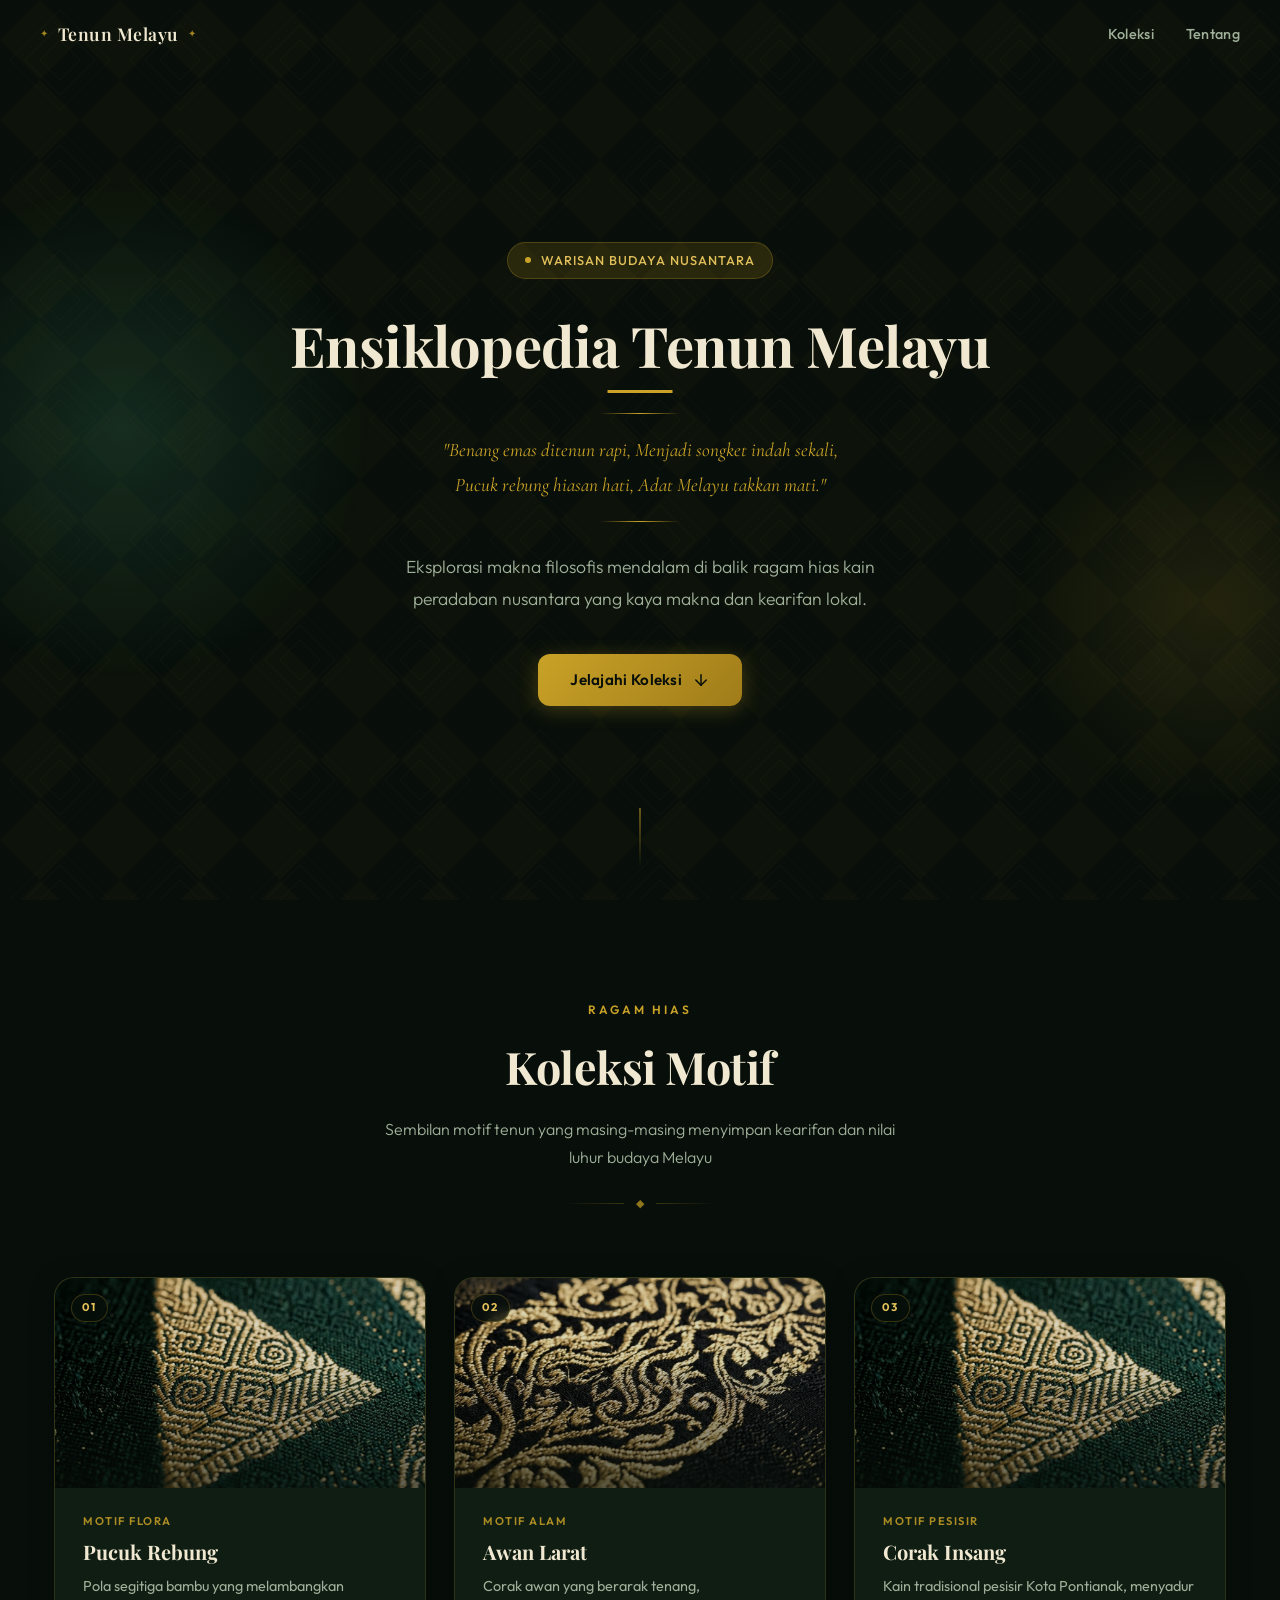
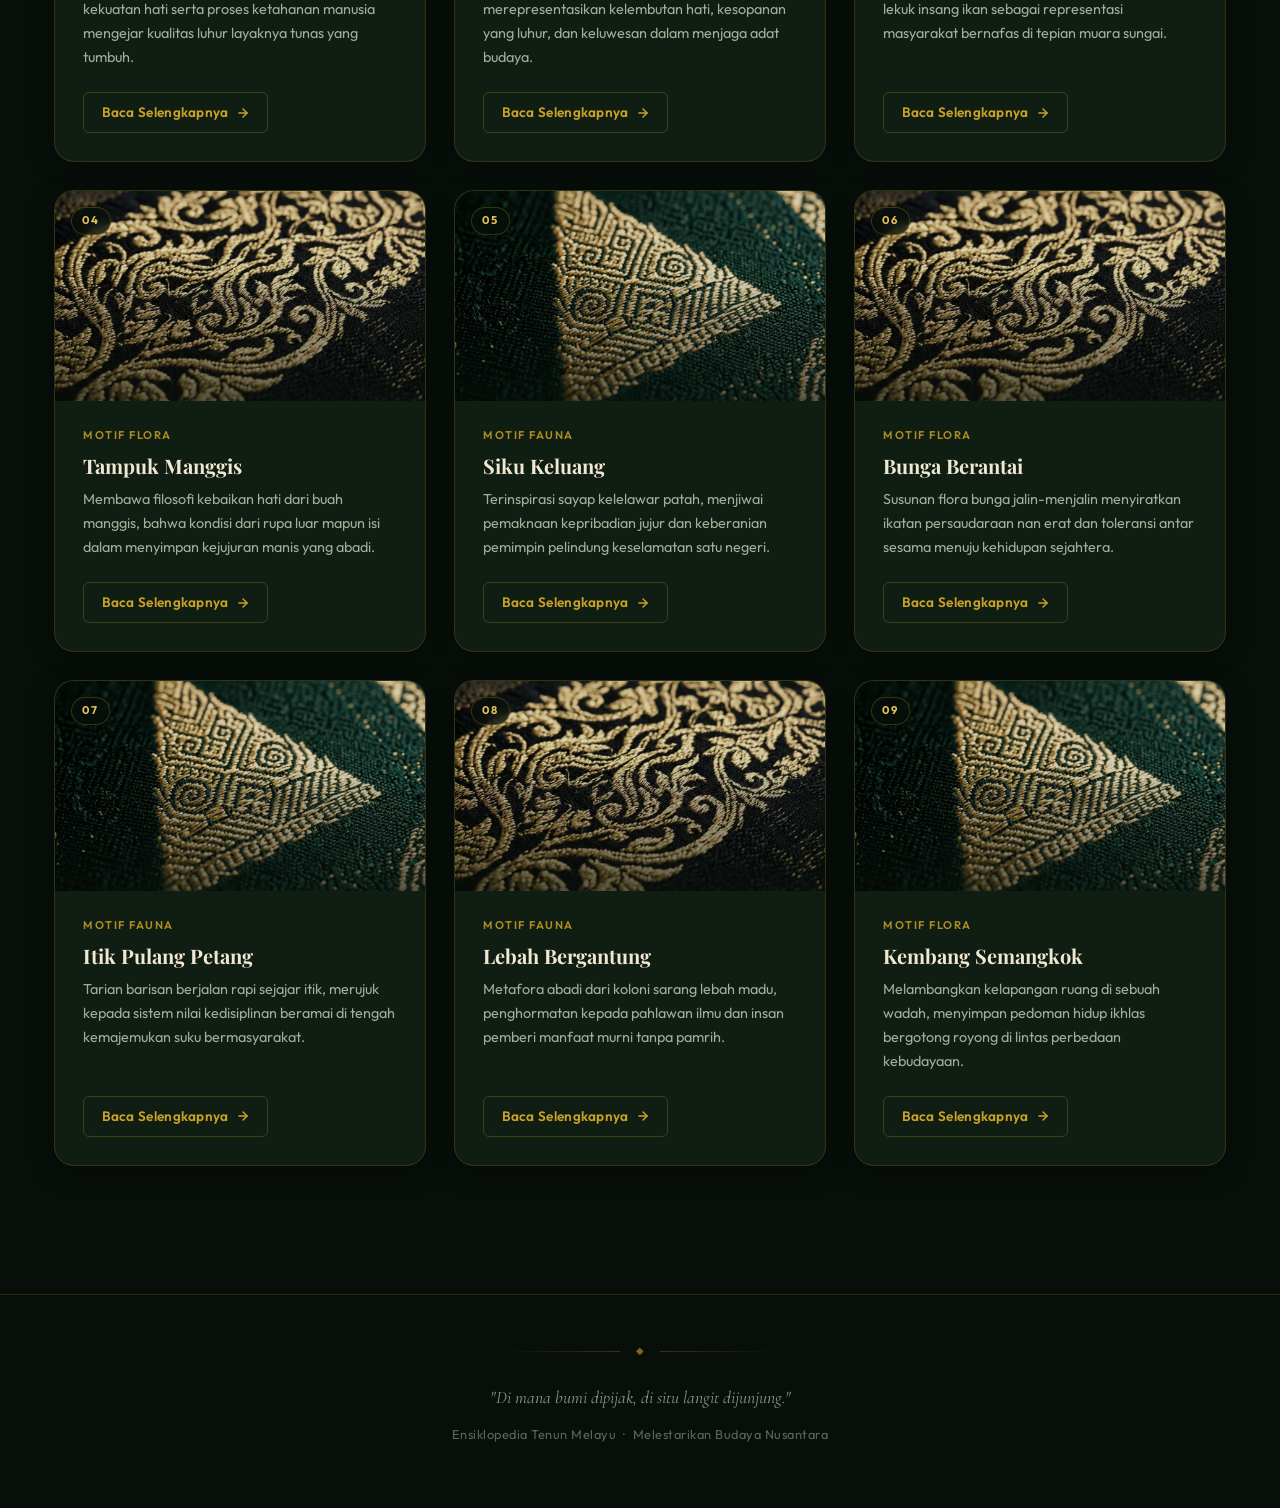
==== commit c0452f92: "feat: use classic title style with modern layout" ====
--- a/index.html
+++ b/index.html
@@ -6,140 +6,353 @@
     <meta name="viewport" content="width=device-width, initial-scale=1.0">
     <meta name="description"
         content="Ensiklopedia Digital Motif Tenun Melayu — Jelajahi warisan budaya leluhur dan temukan filosofi mendalam di setiap helai kain tradisional nusantara.">
-    <title>Kamus Tenun Melayu | Beranda</title>
+    <title>Ensiklopedia Tenun Melayu | Beranda</title>
     <link rel="stylesheet" href="style.css">
+    <link rel="preconnect" href="https://fonts.googleapis.com">
+    <link rel="preconnect" href="https://fonts.gstatic.com" crossorigin>
+    <link
+        href="https://fonts.googleapis.com/css2?family=Outfit:wght@300;400;500;600;700&family=Playfair+Display:ital,wght@0,500;0,600;0,700;1,500;1,600&family=Cormorant+Garamond:ital,wght@1,400;1,500&display=swap"
+        rel="stylesheet">
 </head>
 
 <body>
-    <header>
-        <h1>Ensiklopedia Tenun Melayu</h1>
-        <blockquote class="header-quote">
-            "Benang emas ditenun rapi, Menjadi songket indah sekali,<br>
-            Pucuk rebung hiasan hati, Adat Melayu takkan mati."
-        </blockquote>
-        <p>Eksplorasi makna filosofis mendalam di balik ragam hias kain budaya peradaban nusantara.</p>
+
+    <!-- NAVBAR -->
+    <nav class="navbar" id="navbar">
+        <div class="nav-inner">
+            <a href="index.html" class="nav-brand">
+                <span class="nav-ornament">✦</span>
+                <span class="nav-title">Tenun Melayu</span>
+                <span class="nav-ornament">✦</span>
+            </a>
+            <div class="nav-links">
+                <a href="#koleksi" class="nav-link">Koleksi</a>
+                <a href="#tentang" class="nav-link">Tentang</a>
+            </div>
+        </div>
+    </nav>
+
+    <!-- HERO SECTION -->
+    <header class="hero" id="beranda">
+        <div class="hero-pattern"></div>
+        <div class="hero-glow-left"></div>
+        <div class="hero-glow-right"></div>
+
+        <div class="hero-content">
+            <div class="hero-badge reveal">
+                <span class="badge-dot"></span>
+                Warisan Budaya Nusantara
+            </div>
+
+            <!-- GAYA JUDUL DIKEMBALIKAN KE SEPERTI SEBELUMNYA -->
+            <h1 class="hero-title-classic reveal">
+                Ensiklopedia Tenun Melayu
+            </h1>
+
+            <blockquote class="hero-quote reveal">
+                "Benang emas ditenun rapi, Menjadi songket indah sekali,<br>
+                Pucuk rebung hiasan hati, Adat Melayu takkan mati."
+            </blockquote>
+
+            <p class="hero-subtitle reveal">
+                Eksplorasi makna filosofis mendalam di balik ragam hias kain<br class="hide-mobile">
+                peradaban nusantara yang kaya makna dan kearifan lokal.
+            </p>
+
+            <a href="#koleksi" class="hero-cta reveal" id="cta-explore">
+                Jelajahi Koleksi
+                <svg xmlns="http://www.w3.org/2000/svg" width="18" height="18" viewBox="0 0 24 24" fill="none"
+                    stroke="currentColor" stroke-width="2" stroke-linecap="round" stroke-linejoin="round">
+                    <line x1="12" y1="5" x2="12" y2="19"></line>
+                    <polyline points="19 12 12 19 5 12"></polyline>
+                </svg>
+            </a>
+        </div>
+
+        <div class="hero-scroll-indicator">
+            <div class="scroll-line"></div>
+        </div>
     </header>
 
-    <main>
+    <!-- KOLEKSI SECTION -->
+    <main id="koleksi">
+        <div class="section-header reveal">
+            <div class="section-label">Ragam Hias</div>
+            <h2 class="section-title">Koleksi Motif</h2>
+            <p class="section-subtitle">Sembilan motif tenun yang masing-masing menyimpan kearifan dan nilai luhur
+                budaya Melayu</p>
+            <div class="section-divider">
+                <span class="divider-ornament">◆</span>
+            </div>
+        </div>
+
         <div class="grid-container">
+
             <!-- Card 1 -->
-            <article class="card">
+            <article class="card reveal" id="card-pucuk-rebung">
+                <div class="card-number">01</div>
                 <div class="card-image">
                     <img src="assets/pucuk-rebung.png" alt="Motif Pucuk Rebung">
-                </div>
-                <div class="card-content">
-                    <h2 class="card-title">Motif Pucuk Rebung</h2>
+                    <div class="card-image-overlay"></div>
+                </div>
+                <div class="card-content">
+                    <div class="card-tag">Motif Flora</div>
+                    <h2 class="card-title">Pucuk Rebung</h2>
                     <p class="card-description">Pola segitiga bambu yang melambangkan kekuatan hati serta proses
                         ketahanan manusia mengejar kualitas luhur layaknya tunas yang tumbuh.</p>
-                    <a href="pucuk-rebung.html" class="card-button">Baca Selengkapnya</a>
+                    <a href="pucuk-rebung.html" class="card-button" id="btn-pucuk-rebung">
+                        Baca Selengkapnya
+                        <svg xmlns="http://www.w3.org/2000/svg" width="14" height="14" viewBox="0 0 24 24" fill="none"
+                            stroke="currentColor" stroke-width="2.5" stroke-linecap="round" stroke-linejoin="round">
+                            <line x1="5" y1="12" x2="19" y2="12"></line>
+                            <polyline points="12 5 19 12 12 19"></polyline>
+                        </svg>
+                    </a>
                 </div>
             </article>
 
             <!-- Card 2 -->
-            <article class="card">
+            <article class="card reveal" id="card-awan-larat">
+                <div class="card-number">02</div>
                 <div class="card-image">
                     <img src="assets/awan-larat.png" alt="Motif Awan Larat">
-                </div>
-                <div class="card-content">
-                    <h2 class="card-title">Motif Awan Larat</h2>
+                    <div class="card-image-overlay"></div>
+                </div>
+                <div class="card-content">
+                    <div class="card-tag">Motif Alam</div>
+                    <h2 class="card-title">Awan Larat</h2>
                     <p class="card-description">Corak awan yang berarak tenang, merepresentasikan kelembutan hati,
                         kesopanan yang luhur, dan keluwesan dalam menjaga adat budaya.</p>
-                    <a href="awan-larat.html" class="card-button">Baca Selengkapnya</a>
+                    <a href="awan-larat.html" class="card-button" id="btn-awan-larat">
+                        Baca Selengkapnya
+                        <svg xmlns="http://www.w3.org/2000/svg" width="14" height="14" viewBox="0 0 24 24" fill="none"
+                            stroke="currentColor" stroke-width="2.5" stroke-linecap="round" stroke-linejoin="round">
+                            <line x1="5" y1="12" x2="19" y2="12"></line>
+                            <polyline points="12 5 19 12 12 19"></polyline>
+                        </svg>
+                    </a>
                 </div>
             </article>
 
             <!-- Card 3 -->
-            <article class="card">
+            <article class="card reveal" id="card-corak-insang">
+                <div class="card-number">03</div>
                 <div class="card-image">
                     <img src="assets/pucuk-rebung.png" alt="Motif Corak Insang">
-                </div>
-                <div class="card-content">
-                    <h2 class="card-title">Motif Corak Insang</h2>
+                    <div class="card-image-overlay"></div>
+                </div>
+                <div class="card-content">
+                    <div class="card-tag">Motif Pesisir</div>
+                    <h2 class="card-title">Corak Insang</h2>
                     <p class="card-description">Kain tradisional pesisir Kota Pontianak, menyadur lekuk insang ikan
                         sebagai representasi masyarakat bernafas di tepian muara sungai.</p>
-                    <a href="corak-insang.html" class="card-button">Baca Selengkapnya</a>
+                    <a href="corak-insang.html" class="card-button" id="btn-corak-insang">
+                        Baca Selengkapnya
+                        <svg xmlns="http://www.w3.org/2000/svg" width="14" height="14" viewBox="0 0 24 24" fill="none"
+                            stroke="currentColor" stroke-width="2.5" stroke-linecap="round" stroke-linejoin="round">
+                            <line x1="5" y1="12" x2="19" y2="12"></line>
+                            <polyline points="12 5 19 12 12 19"></polyline>
+                        </svg>
+                    </a>
                 </div>
             </article>
 
             <!-- Card 4 -->
-            <article class="card">
+            <article class="card reveal" id="card-tampuk-manggis">
+                <div class="card-number">04</div>
                 <div class="card-image">
                     <img src="assets/awan-larat.png" alt="Motif Tampuk Manggis">
-                </div>
-                <div class="card-content">
+                    <div class="card-image-overlay"></div>
+                </div>
+                <div class="card-content">
+                    <div class="card-tag">Motif Flora</div>
                     <h2 class="card-title">Tampuk Manggis</h2>
                     <p class="card-description">Membawa filosofi kebaikan hati dari buah manggis, bahwa kondisi dari
                         rupa luar mapun isi dalam menyimpan kejujuran manis yang abadi.</p>
-                    <a href="#" class="card-button">Baca Selengkapnya</a>
+                    <a href="#" class="card-button" id="btn-tampuk-manggis">
+                        Baca Selengkapnya
+                        <svg xmlns="http://www.w3.org/2000/svg" width="14" height="14" viewBox="0 0 24 24" fill="none"
+                            stroke="currentColor" stroke-width="2.5" stroke-linecap="round" stroke-linejoin="round">
+                            <line x1="5" y1="12" x2="19" y2="12"></line>
+                            <polyline points="12 5 19 12 12 19"></polyline>
+                        </svg>
+                    </a>
                 </div>
             </article>
 
             <!-- Card 5 -->
-            <article class="card">
+            <article class="card reveal" id="card-siku-keluang">
+                <div class="card-number">05</div>
                 <div class="card-image">
                     <img src="assets/pucuk-rebung.png" alt="Motif Siku Keluang">
-                </div>
-                <div class="card-content">
+                    <div class="card-image-overlay"></div>
+                </div>
+                <div class="card-content">
+                    <div class="card-tag">Motif Fauna</div>
                     <h2 class="card-title">Siku Keluang</h2>
                     <p class="card-description">Terinspirasi sayap kelelawar patah, menjiwai pemaknaan kepribadian jujur
                         dan keberanian pemimpin pelindung keselamatan satu negeri.</p>
-                    <a href="#" class="card-button">Baca Selengkapnya</a>
+                    <a href="#" class="card-button" id="btn-siku-keluang">
+                        Baca Selengkapnya
+                        <svg xmlns="http://www.w3.org/2000/svg" width="14" height="14" viewBox="0 0 24 24" fill="none"
+                            stroke="currentColor" stroke-width="2.5" stroke-linecap="round" stroke-linejoin="round">
+                            <line x1="5" y1="12" x2="19" y2="12"></line>
+                            <polyline points="12 5 19 12 12 19"></polyline>
+                        </svg>
+                    </a>
                 </div>
             </article>
 
             <!-- Card 6 -->
-            <article class="card">
+            <article class="card reveal" id="card-bunga-berantai">
+                <div class="card-number">06</div>
                 <div class="card-image">
                     <img src="assets/awan-larat.png" alt="Motif Bunga Berantai">
-                </div>
-                <div class="card-content">
+                    <div class="card-image-overlay"></div>
+                </div>
+                <div class="card-content">
+                    <div class="card-tag">Motif Flora</div>
                     <h2 class="card-title">Bunga Berantai</h2>
                     <p class="card-description">Susunan flora bunga jalin-menjalin menyiratkan ikatan persaudaraan nan
                         erat dan toleransi antar sesama menuju kehidupan sejahtera.</p>
-                    <a href="#" class="card-button">Baca Selengkapnya</a>
+                    <a href="#" class="card-button" id="btn-bunga-berantai">
+                        Baca Selengkapnya
+                        <svg xmlns="http://www.w3.org/2000/svg" width="14" height="14" viewBox="0 0 24 24" fill="none"
+                            stroke="currentColor" stroke-width="2.5" stroke-linecap="round" stroke-linejoin="round">
+                            <line x1="5" y1="12" x2="19" y2="12"></line>
+                            <polyline points="12 5 19 12 12 19"></polyline>
+                        </svg>
+                    </a>
                 </div>
             </article>
 
             <!-- Card 7 -->
-            <article class="card">
+            <article class="card reveal" id="card-itik-pulang-petang">
+                <div class="card-number">07</div>
                 <div class="card-image">
                     <img src="assets/pucuk-rebung.png" alt="Motif Itik Pulang Petang">
-                </div>
-                <div class="card-content">
+                    <div class="card-image-overlay"></div>
+                </div>
+                <div class="card-content">
+                    <div class="card-tag">Motif Fauna</div>
                     <h2 class="card-title">Itik Pulang Petang</h2>
                     <p class="card-description">Tarian barisan berjalan rapi sejajar itik, merujuk kepada sistem nilai
                         kedisiplinan beramai di tengah kemajemukan suku bermasyarakat.</p>
-                    <a href="#" class="card-button">Baca Selengkapnya</a>
+                    <a href="#" class="card-button" id="btn-itik-pulang-petang">
+                        Baca Selengkapnya
+                        <svg xmlns="http://www.w3.org/2000/svg" width="14" height="14" viewBox="0 0 24 24" fill="none"
+                            stroke="currentColor" stroke-width="2.5" stroke-linecap="round" stroke-linejoin="round">
+                            <line x1="5" y1="12" x2="19" y2="12"></line>
+                            <polyline points="12 5 19 12 12 19"></polyline>
+                        </svg>
+                    </a>
                 </div>
             </article>
 
             <!-- Card 8 -->
-            <article class="card">
+            <article class="card reveal" id="card-lebah-bergantung">
+                <div class="card-number">08</div>
                 <div class="card-image">
                     <img src="assets/awan-larat.png" alt="Motif Lebah Bergantung">
-                </div>
-                <div class="card-content">
+                    <div class="card-image-overlay"></div>
+                </div>
+                <div class="card-content">
+                    <div class="card-tag">Motif Fauna</div>
                     <h2 class="card-title">Lebah Bergantung</h2>
                     <p class="card-description">Metafora abadi dari koloni sarang lebah madu, penghormatan kepada
                         pahlawan ilmu dan insan pemberi manfaat murni tanpa pamrih.</p>
-                    <a href="#" class="card-button">Baca Selengkapnya</a>
+                    <a href="#" class="card-button" id="btn-lebah-bergantung">
+                        Baca Selengkapnya
+                        <svg xmlns="http://www.w3.org/2000/svg" width="14" height="14" viewBox="0 0 24 24" fill="none"
+                            stroke="currentColor" stroke-width="2.5" stroke-linecap="round" stroke-linejoin="round">
+                            <line x1="5" y1="12" x2="19" y2="12"></line>
+                            <polyline points="12 5 19 12 12 19"></polyline>
+                        </svg>
+                    </a>
                 </div>
             </article>
 
             <!-- Card 9 -->
-            <article class="card">
+            <article class="card reveal" id="card-kembang-semangkok">
+                <div class="card-number">09</div>
                 <div class="card-image">
                     <img src="assets/pucuk-rebung.png" alt="Motif Kembang Semangkok">
-                </div>
-                <div class="card-content">
+                    <div class="card-image-overlay"></div>
+                </div>
+                <div class="card-content">
+                    <div class="card-tag">Motif Flora</div>
                     <h2 class="card-title">Kembang Semangkok</h2>
                     <p class="card-description">Melambangkan kelapangan ruang di sebuah wadah, menyimpan pedoman hidup
                         ikhlas bergotong royong di lintas perbedaan kebudayaan.</p>
-                    <a href="#" class="card-button">Baca Selengkapnya</a>
-                </div>
-            </article>
+                    <a href="#" class="card-button" id="btn-kembang-semangkok">
+                        Baca Selengkapnya
+                        <svg xmlns="http://www.w3.org/2000/svg" width="14" height="14" viewBox="0 0 24 24" fill="none"
+                            stroke="currentColor" stroke-width="2.5" stroke-linecap="round" stroke-linejoin="round">
+                            <line x1="5" y1="12" x2="19" y2="12"></line>
+                            <polyline points="12 5 19 12 12 19"></polyline>
+                        </svg>
+                    </a>
+                </div>
+            </article>
+
         </div>
     </main>
+
+    <!-- FOOTER -->
+    <footer class="footer" id="tentang">
+        <div class="footer-ornament-line">
+            <div class="footer-diamond">◆</div>
+        </div>
+        <p class="footer-tagline">
+            "Di mana bumi dipijak, di situ langit dijunjung."
+        </p>
+        <p class="footer-copy">
+            Ensiklopedia Tenun Melayu &nbsp;·&nbsp; Melestarikan Budaya Nusantara
+        </p>
+    </footer>
+
+    <script>
+        // Navbar scroll effect
+        const navbar = document.getElementById('navbar');
+        window.addEventListener('scroll', () => {
+            if (window.scrollY > 60) {
+                navbar.classList.add('scrolled');
+            } else {
+                navbar.classList.remove('scrolled');
+            }
+        });
+
+        // Scroll reveal animation
+        const revealElements = document.querySelectorAll('.reveal');
+        const observer = new IntersectionObserver((entries) => {
+            entries.forEach((entry, index) => {
+                if (entry.isIntersecting) {
+                    // Stagger animation for cards
+                    const delay = entry.target.closest('.card')
+                        ? (Array.from(document.querySelectorAll('.card')).indexOf(entry.target.closest('.card')) % 3) * 100
+                        : 0;
+                    setTimeout(() => {
+                        entry.target.classList.add('revealed');
+                    }, delay);
+                    observer.unobserve(entry.target);
+                }
+            });
+        }, { threshold: 0.12 });
+
+        revealElements.forEach(el => observer.observe(el));
+
+        // Smooth scroll for anchor links
+        document.querySelectorAll('a[href^="#"]').forEach(anchor => {
+            anchor.addEventListener('click', function (e) {
+                e.preventDefault();
+                const target = document.querySelector(this.getAttribute('href'));
+                if (target) {
+                    target.scrollIntoView({ behavior: 'smooth' });
+                }
+            });
+        });
+    </script>
+
 </body>
 
 </html>
--- a/style.css
+++ b/style.css
@@ -286,6 +286,30 @@
     -webkit-background-clip: text;
     -webkit-text-fill-color: transparent;
     background-clip: text;
+}
+
+/* Classic Title (reverting exact element style requested) */
+.hero-title-classic {
+    font-family: 'Playfair Display', serif;
+    font-size: clamp(2.5rem, 6vw, 3.5rem);
+    font-weight: 700;
+    color: var(--text-primary);
+    margin-bottom: 2.2rem;
+    position: relative;
+    display: inline-block;
+    letter-spacing: -0.5px;
+    line-height: 1.2;
+}
+
+.hero-title-classic::after {
+    content: '';
+    position: absolute;
+    bottom: -15px;
+    left: 50%;
+    transform: translateX(-50%);
+    width: 65px;
+    height: 3px;
+    background-color: var(--gold);
 }
 
 /* Pantun / Quote */
